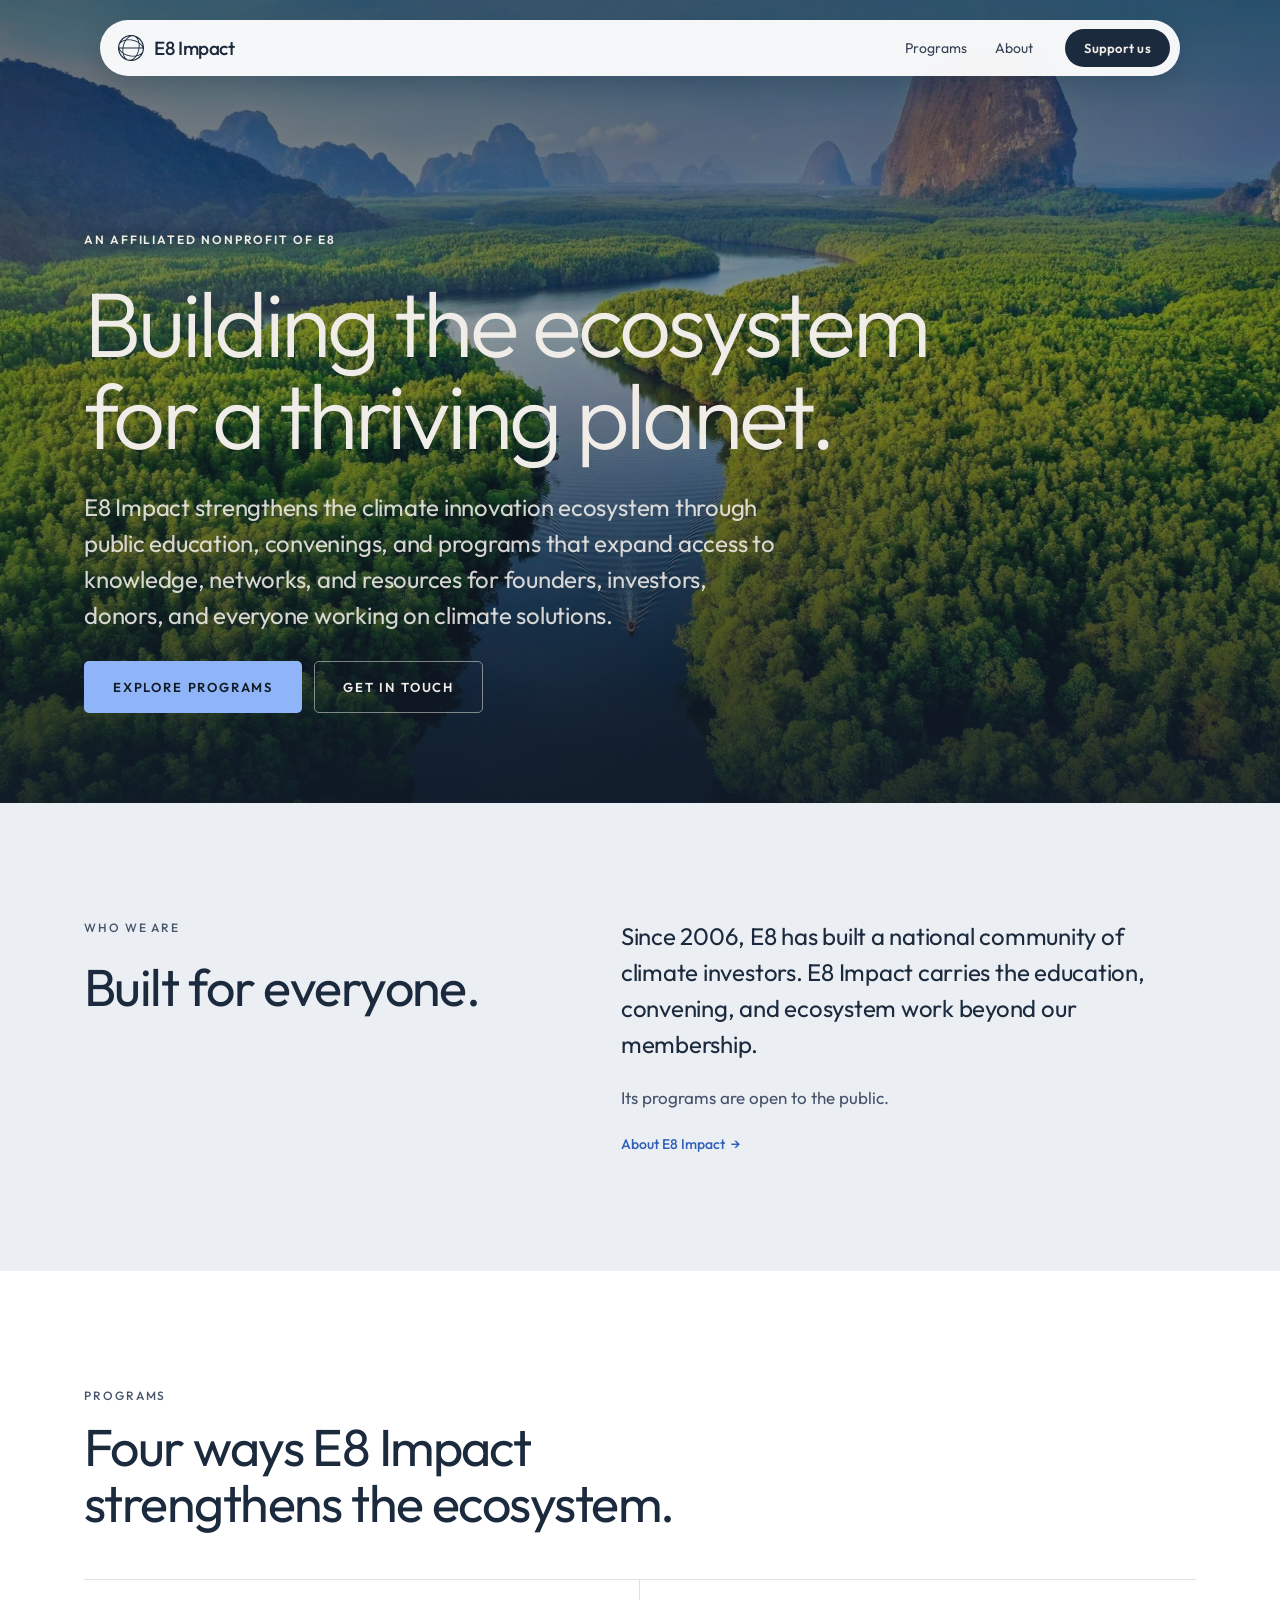
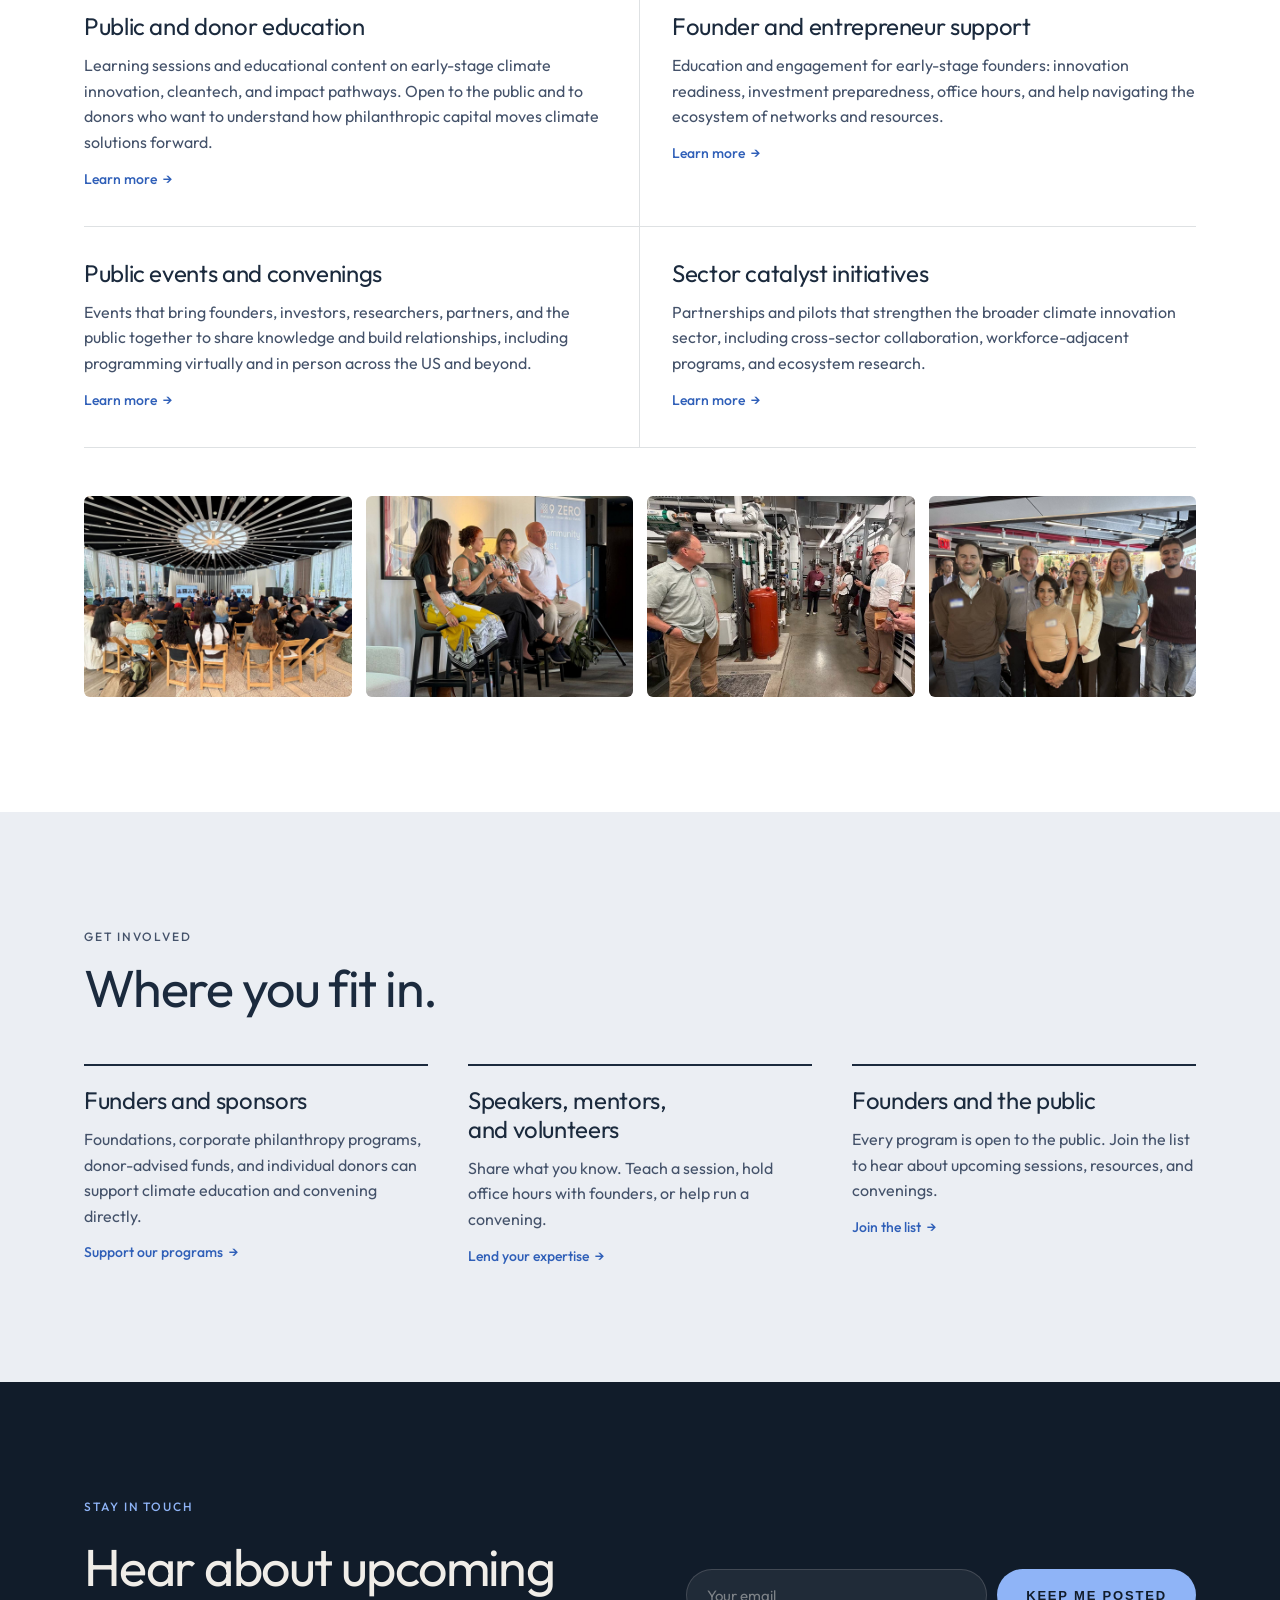
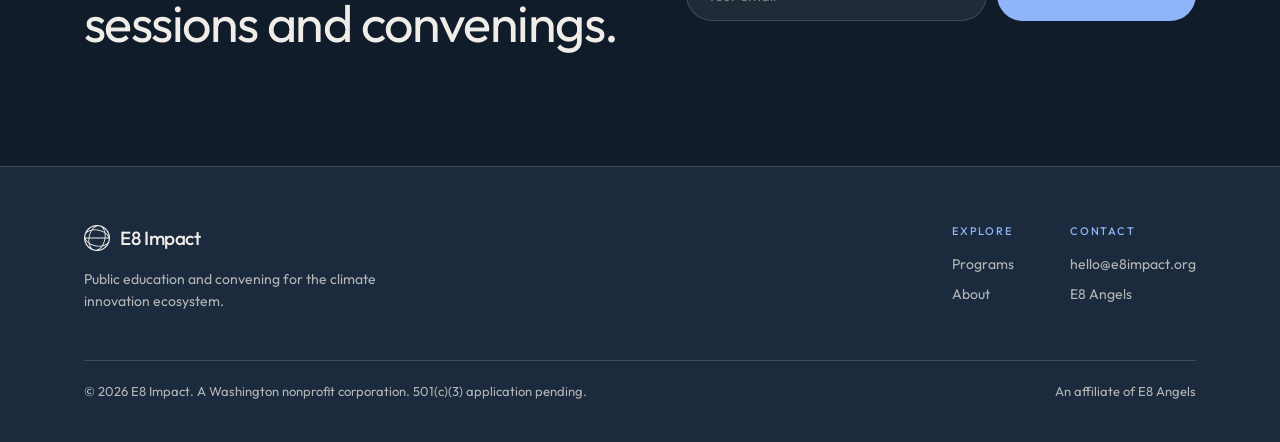
==== index.html @ 1cbac481 "Add files via upload Initial Impact Webpage" ====
<!doctype html><html lang="en"><head><meta charset="utf-8"><meta name="viewport" content="width=device-width, initial-scale=1, viewport-fit=cover"><link rel="icon" href="assets/e8-mark-navy.svg"><title>E8 Impact</title><meta name="description" content="E8 Impact is an affiliated nonprofit of E8 Angels running public education and convening programs for the climate innovation ecosystem."><link rel="preconnect" href="https://fonts.googleapis.com"><link rel="preconnect" href="https://fonts.gstatic.com" crossorigin><link rel="stylesheet" href="https://fonts.googleapis.com/css2?family=Outfit:wght@300;400;500;600&display=swap"><link rel="stylesheet" href="styles.css"></head><body><div class="nav-shell"><nav class="nav" id="nav" aria-label="Main">
  <a class="brand" href="/" aria-label="E8 Impact home"><img src="assets/e8-mark-navy.svg" alt="" width="26" height="26"><span>E8 Impact</span></a>
  <ul class="nav-links"><li><a href="programs.html">Programs</a></li><li><a href="about.html">About</a></li></ul>
  <a class="btn btn--navy nav-cta" href="#support" data-support>Support us</a>
  <button class="menu-btn" id="menu-btn" aria-expanded="false" aria-controls="nav" aria-label="Open menu">
    <svg width="22" height="22" viewBox="0 0 22 22" fill="none" aria-hidden="true"><path d="M3 7h16M3 15h16" stroke="currentColor" stroke-width="1.6" stroke-linecap="round"/></svg>
  </button>
</nav></div><main><section class="hero">
  <img class="hero__img" src="assets/hero-river.jpg" alt="A river winding through dense green forest toward distant mountains." width="1800" height="1200">
  <div class="wrap hero__inner">
    <p class="eyebrow">An affiliated nonprofit of E8</p>
    <h1 class="h-display">Building the ecosystem for a thriving planet.</h1>
    <p class="lede">E8 Impact strengthens the climate innovation ecosystem through public education, convenings, and programs that expand access to knowledge, networks, and resources for founders, investors, donors, and everyone working on climate solutions.</p>
    <div class="btns"><a class="btn btn--accent" href="programs.html">Explore programs</a><a class="btn btn--ghost" href="about.html#contact">Get in touch</a></div>
  </div>
</section>
<section class="band band--mist">
  <div class="wrap split">
    <div class="stack"><p class="eyebrow">Who we are</p><h2 class="h-section">Built for everyone.</h2></div>
    <div class="stack">
      <p class="lede" style="max-width:none">Since 2006, E8 has built a national community of climate investors. E8 Impact carries the education, convening, and ecosystem work beyond our membership.</p>
      <p class="body">Its programs are open to the public.</p>
      <a class="textlink" href="about.html">About E8 Impact <span aria-hidden="true">&rarr;</span></a>
    </div>
  </div>
</section>

<section class="band">
  <div class="wrap">
    <p class="eyebrow">Programs</p>
    <h2 class="h-section" style="margin-top:14px;max-width:18ch">Four ways E8 Impact strengthens the ecosystem.</h2>
    <div class="programs"><article class="program"><h3 class="h-card">Public and donor education</h3><p class="body">Learning sessions and educational content on early-stage climate innovation, cleantech, and impact pathways. Open to the public and to donors who want to understand how philanthropic capital moves climate solutions forward.</p><a class="textlink" href="programs.html#p1">Learn more <span aria-hidden="true">&rarr;</span></a></article><article class="program"><h3 class="h-card">Founder and entrepreneur support</h3><p class="body">Education and engagement for early-stage founders: innovation readiness, investment preparedness, office hours, and help navigating the ecosystem of networks and resources.</p><a class="textlink" href="programs.html#p2">Learn more <span aria-hidden="true">&rarr;</span></a></article><article class="program"><h3 class="h-card">Public events and convenings</h3><p class="body">Events that bring founders, investors, researchers, partners, and the public together to share knowledge and build relationships, including programming virtually and in person across the US and beyond.</p><a class="textlink" href="programs.html#p3">Learn more <span aria-hidden="true">&rarr;</span></a></article><article class="program"><h3 class="h-card">Sector catalyst initiatives</h3><p class="body">Partnerships and pilots that strengthen the broader climate innovation sector, including cross-sector collaboration, workforce-adjacent programs, and ecosystem research.</p><a class="textlink" href="programs.html#p4">Learn more <span aria-hidden="true">&rarr;</span></a></article></div>
    <div class="photo-wrap"><div class="photo-grid"><img class="photo" src="assets/program-3.jpg" alt="An audience in a round, glass-walled hall listening to a panel discussion." width="1200" height="900"><img class="photo" src="assets/program-2.jpg" alt="Four panelists speaking on stage at a community event." width="1200" height="900"><img class="photo" src="assets/program-4.jpg" alt="A group touring the mechanical room of an energy-efficient building." width="1200" height="900"><img class="photo" src="assets/program-1.jpg" alt="Founders and attendees posing together at a Climate Week event." width="1200" height="900"></div></div>
  </div>
</section>

<section class="band band--mist">
  <div class="wrap">
    <p class="eyebrow">Get involved</p>
    <h2 class="h-section" style="margin-top:14px">Where you fit in.</h2>
    <div class="paths">
      <div class="path"><h3 class="h-card">Funders and sponsors</h3><p class="body">Foundations, corporate philanthropy programs, donor-advised funds, and individual donors can support climate education and convening directly.</p><a class="textlink" href="#support" data-support>Support our programs <span aria-hidden="true">&rarr;</span></a></div>
      <div class="path"><h3 class="h-card">Speakers, mentors, and volunteers</h3><p class="body">Share what you know. Teach a session, hold office hours with founders, or help run a convening.</p><a class="textlink" href="about.html#contact">Lend your expertise <span aria-hidden="true">&rarr;</span></a></div>
      <div class="path"><h3 class="h-card">Founders and the public</h3><p class="body">Every program is open to the public. Join the list to hear about upcoming sessions, resources, and convenings.</p><a class="textlink" href="#stay-in-touch">Join the list <span aria-hidden="true">&rarr;</span></a></div>
    </div>
  </div>
</section></main><section class="band band--deep" id="stay-in-touch">
  <div class="wrap signup">
    <div class="stack">
      <p class="eyebrow">Stay in touch</p>
      <h2 class="h-section">Hear about upcoming sessions and convenings.</h2>
    </div>
    <div>
      <iframe name="mlResponse" title="Signup response" hidden></iframe>
      <form id="signup-form" action="https://assets.mailerlite.com/jsonp/2604218/forms/197170648941856599/subscribe" method="post" target="mlResponse">
        <label class="hp" for="email">Email address</label>
        <input id="email" name="fields[email]" type="email" placeholder="Your email" autocomplete="email" required>
        <input type="hidden" name="ml-submit" value="1"><input type="hidden" name="anticsrf" value="true">
        <button class="btn btn--accent" type="submit">Keep me posted</button>
      </form>
      <p class="form-msg" id="form-msg" role="status"></p>
    </div>
  </div>
</section><footer class="footer"><div class="wrap">
  <div class="footer__top">
    <div class="stack" style="gap:14px">
      <a class="brand" href="/"><img src="assets/e8-mark.svg" alt="" width="26" height="26"><span>E8 Impact</span></a>
      <p style="max-width:34ch">Public education and convening for the climate innovation ecosystem.</p>
    </div>
    <div class="footer__cols">
      <div><h4>Explore</h4><ul><li><a href="programs.html">Programs</a></li><li><a href="about.html">About</a></li></ul></div>
      <div><h4>Contact</h4><ul><li><span class="email">hello@e8impact.org</span></li><li><a href="https://www.e8angels.com" target="_blank" rel="noopener">E8 Angels</a></li></ul></div>
    </div>
  </div>
  <div class="footer__legal"><span>&copy; 2026 E8 Impact. A Washington nonprofit corporation. 501(c)(3) application pending.</span><span>An affiliate of E8 Angels</span></div>
</div></footer><dialog class="modal" id="support" aria-labelledby="support-title">
  <form id="support-form" class="modal__body" novalidate>
    <button type="button" class="modal__close" data-close aria-label="Close">&times;</button>
    <h2 class="h-card" id="support-title" style="font-size:28px">Support E8 Impact</h2>
    <p class="body">Interested in supporting our programs? Let us know and we'll follow up with details.</p>
    <div class="fields">
      <label class="field"><span>Name</span><input id="s-name" name="name" autocomplete="name" required></label>
      <label class="field"><span>Email</span><input id="s-email" name="email" type="email" autocomplete="email" required></label>
      <label class="field"><span>Organization <em>(optional)</em></span><input id="s-org" name="organization" autocomplete="organization"></label>
    </div>
    <fieldset class="checks"><legend>How would you like to support? <em>(check any)</em></legend><label class="check"><input type="checkbox" name="support" value="One-time gift"><span>One-time gift</span></label><label class="check"><input type="checkbox" name="support" value="Recurring gift"><span>Recurring gift</span></label><label class="check"><input type="checkbox" name="support" value="Stock or securities transfer"><span>Stock or securities transfer</span></label><label class="check"><input type="checkbox" name="support" value="Donor-advised fund (DAF) grant"><span>Donor-advised fund (DAF) grant</span></label><label class="check"><input type="checkbox" name="support" value="Employer matching gift"><span>Employer matching gift</span></label><label class="check"><input type="checkbox" name="support" value="Program or event sponsorship"><span>Program or event sponsorship</span></label><label class="check"><input type="checkbox" name="support" value="Foundation grant"><span>Foundation grant</span></label><label class="check"><input type="checkbox" name="support" value="Volunteer, speak, or mentor"><span>Volunteer, speak, or mentor</span></label><label class="check"><input type="checkbox" name="support" value="Other"><span>Other</span></label></fieldset>
    <label class="field"><span>Anything else we should know? <em>(optional)</em></span><textarea id="s-msg" name="message" rows="2"></textarea></label>
    <label class="check"><input type="checkbox" id="s-updates" name="updates"><span>Also send me E8 Impact updates</span></label>
    <input type="text" name="_honey" class="hp" tabindex="-1" autocomplete="off" aria-hidden="true">
    <p class="fine">E8 Impact is a Washington nonprofit corporation. Our application for 501(c)(3) status is pending with the IRS, so contributions are not yet confirmed as tax-deductible. We'll share current giving options when we follow up.</p>
    <button class="btn btn--navy" type="submit" id="s-submit">Send</button>
    <p class="form-msg modal__msg" id="s-status" role="status"></p>
  </form>
</dialog><script>
(() => {
  const nav = document.getElementById('nav'), btn = document.getElementById('menu-btn');
  btn.addEventListener('click', () => { const o = nav.classList.toggle('open'); btn.setAttribute('aria-expanded', o); });
  const form = document.getElementById('signup-form'), msg = document.getElementById('form-msg');
  form.addEventListener('submit', (e) => { if (!form.checkValidity()) return; msg.textContent = 'Thanks, you are on the list.'; setTimeout(() => form.reset(), 300); });

  const dlg = document.getElementById('support'), sf = document.getElementById('support-form'), st = document.getElementById('s-status');
  document.querySelectorAll('[data-support]').forEach(a => a.addEventListener('click', e => {
    e.preventDefault(); nav.classList.remove('open'); dlg.showModal(); document.getElementById('s-name').focus();
  }));
  dlg.querySelector('[data-close]').addEventListener('click', () => dlg.close());
  dlg.addEventListener('click', e => { if (e.target === dlg) dlg.close(); });
  sf.addEventListener('submit', async (e) => {
    e.preventDefault();
    if (!sf.checkValidity()) { st.textContent = 'Please add your name and a valid email.'; sf.reportValidity(); return; }
    const ways = [...sf.querySelectorAll('input[name=support]:checked')].map(c => c.value);
    const data = {
      _subject: 'New E8 Impact support inquiry', _template: 'table', _captcha: 'false', _honey: sf._honey.value,
      Name: sf.name.value.trim(), Email: sf.email.value.trim(), Organization: sf.organization.value.trim() || '(none)',
      'How they would like to support': ways.length ? ways.join(', ') : '(none selected)',
      Message: sf.message.value.trim() || '(none)', 'Wants E8 Impact updates': sf.updates.checked ? 'Yes' : 'No', _replyto: sf.email.value.trim()
    };
    const b = document.getElementById('s-submit'); b.disabled = true; st.textContent = 'Sending...';try { const r = await fetch('https://formsubmit.co/ajax/hello@e8impact.org', { method: 'POST', headers: { 'Content-Type': 'application/json', Accept: 'application/json' }, body: JSON.stringify(data) }); if (!r.ok) throw new Error(); sf.reset(); st.textContent = 'Thank you. We will be in touch soon.'; } catch (err) { st.textContent = 'Something went wrong. Please email hello@e8impact.org instead.'; } finally { b.disabled = false; }
  });
})();
</script></body></html>
---- styles.css ----
/* Layout: E8 Angels' sister system. Floating pill nav over a full-bleed forest hero,
   then alternating mist / cream / navy bands with wide left-aligned type.
   Color: E8 Impact navy + cornflower (from the "How E8 Fits Together" slide). Single look. */
:root {
  --deep: #111C2A;      /* hero ground, signup band */
  --navy: #1B2A3D;      /* ink, dark bands (E8 Impact navy) */
  --slate: #44526A;     /* body text on light */
  --cornflower: #8FB4F7;/* accent on dark: buttons, eyebrows (lightened from slide #6495ED) */
  --blue: #2F5FB8;      /* accent on light: links (cornflower, darkened for legibility) */
  --bone: #F0EDE8;      /* text on dark */
  --cream: #F2EBDD;     /* warm band */
  --mist: #EBEEF3;      /* cool band */
  --white: #FFFFFF;
  --line-dark: rgba(240, 237, 232, 0.16);
  --line-light: rgba(27, 42, 61, 0.14);
  --font: "Outfit", "Helvetica Neue", Arial, sans-serif;
  --gutter: clamp(20px, 5vw, 80px);
  --maxw: 1240px;
  color-scheme: light;
}

* { box-sizing: border-box; }
html { scroll-behavior: smooth; }
body {
  margin: 0;
  background: var(--white);
  color: var(--navy);
  font-family: var(--font);
  font-size: 17px;
  line-height: 1.6;
  -webkit-font-smoothing: antialiased;
}
img { max-width: 100%; display: block; }
a { color: inherit; }
h1, h2, h3 { font-weight: 400; margin: 0; text-wrap: balance; }
p { margin: 0; }
:focus-visible { outline: 2px solid var(--cornflower); outline-offset: 3px; border-radius: 4px; }

.wrap { max-width: var(--maxw); margin: 0 auto; padding-inline: var(--gutter); }
.band { padding-block: clamp(64px, 9vw, 120px); }
.band--mist { background: var(--mist); }
.band--cream { background: var(--cream); }
.band--navy { background: var(--navy); color: var(--bone); }
.band--deep { background: var(--deep); color: var(--bone); }

.eyebrow {
  font-size: 12px;
  font-weight: 500;
  letter-spacing: 0.16em;
  text-transform: uppercase;
  color: var(--slate);
}
.band--navy .eyebrow, .band--deep .eyebrow, .hero .eyebrow { color: var(--cornflower); }

.h-display { font-size: clamp(44px, 7.2vw, 92px); line-height: 1; letter-spacing: -0.04em; font-weight: 300; }
.h-section { font-size: clamp(32px, 4.2vw, 52px); line-height: 1.08; letter-spacing: -0.03em; }
.h-card { font-size: 24px; line-height: 1.2; letter-spacing: -0.015em; }
.lede { font-size: clamp(19px, 2vw, 24px); line-height: 1.5; letter-spacing: -0.01em; max-width: 38ch; }
.body { color: var(--slate); max-width: 62ch; }
.band--navy .body, .band--deep .body { color: rgba(240, 237, 232, 0.78); }

/* Buttons */
.btns { display: flex; flex-wrap: wrap; gap: 12px; }
.btn {
  display: inline-flex; align-items: center; justify-content: center;
  min-height: 52px; padding: 0 28px; border-radius: 5px;
  font-size: 13px; font-weight: 600; letter-spacing: 0.14em; text-transform: uppercase;
  text-decoration: none; border: 1px solid transparent; cursor: pointer;
  transition: background-color .2s, color .2s, border-color .2s;
}
.btn--accent { background: var(--cornflower); color: var(--deep); }
.btn--accent:hover { background: var(--bone); }
.btn--ghost { border-color: rgba(240, 237, 232, 0.5); color: var(--bone); }
.btn--ghost:hover { border-color: var(--bone); background: rgba(240, 237, 232, 0.08); }
.btn--navy { background: var(--navy); color: var(--bone); }
.btn--navy:hover { background: var(--blue); }

.textlink { font-size: 14px; font-weight: 500; color: var(--blue); text-decoration: none; display: inline-flex; gap: 6px; }
.textlink:hover { text-decoration: underline; text-underline-offset: 4px; }
.band--navy .textlink, .band--deep .textlink { color: var(--cornflower); }

/* Nav */
.nav-shell { position: absolute; top: calc(env(safe-area-inset-top, 0px) + 20px); left: 0; right: 0; z-index: 10; padding-inline: 16px; }
.nav {
  max-width: 1080px; margin: 0 auto;
  display: flex; align-items: center; justify-content: space-between; gap: 16px;
  padding: 9px 10px 9px 18px; border-radius: 999px;
  background: rgba(255, 255, 255, 0.95); backdrop-filter: blur(14px); -webkit-backdrop-filter: blur(14px);
  color: var(--navy); box-shadow: 0 6px 24px rgba(17, 28, 42, 0.18);
}
.brand { display: flex; align-items: center; gap: 10px; text-decoration: none; color: inherit; white-space: nowrap; }
.nav .brand { color: var(--navy); }
.footer .brand { color: var(--bone); }
.brand img { height: 26px; width: auto; }
.brand span { font-size: 19px; letter-spacing: -0.02em; font-weight: 500; }
.nav-links { display: flex; align-items: center; gap: 28px; list-style: none; margin: 0; padding: 0; font-size: 14px; }
.nav-links a { text-decoration: none; opacity: 0.88; }
.nav-links a:hover, .nav-links a[aria-current="page"] { opacity: 1; text-decoration: underline; text-underline-offset: 6px; text-decoration-color: var(--blue); }
.nav-cta { min-height: 38px; padding: 0 18px; border-radius: 999px; font-size: 13px; letter-spacing: 0.02em; text-transform: none; }
.menu-btn { display: none; background: none; border: 0; color: var(--navy); padding: 8px; cursor: pointer; }
@media (max-width: 860px) {
  .nav-links, .nav .nav-cta { display: none; }
  .menu-btn { display: block; }
  .nav.open { flex-wrap: wrap; border-radius: 22px; }
  .nav.open .nav-links { display: flex; flex-direction: column; align-items: flex-start; gap: 14px; width: 100%; padding: 12px 8px 10px; font-size: 17px; }
}

/* Hero */
.hero { position: relative; background: var(--deep); color: var(--bone); overflow: hidden; }
.hero__img { position: absolute; inset: 0; width: 100%; height: 100%; object-fit: cover; opacity: 0.72; }
.hero::after { content: ""; position: absolute; inset: 0; background: linear-gradient(180deg, rgba(17,28,42,.55) 0%, rgba(17,28,42,.2) 40%, rgba(17,28,42,.85) 100%); }
.hero__inner { position: relative; z-index: 1; padding-top: clamp(150px, 20vw, 230px); padding-bottom: clamp(56px, 7vw, 96px); display: grid; gap: 28px; }
.hero__inner .lede { color: rgba(240, 237, 232, 0.88); max-width: 44ch; }
.hero--short .hero__inner { padding-top: clamp(140px, 16vw, 190px); }
.hero--plain { background: var(--deep); }
.hero--plain::after { display: none; }

/* Grids */
.split { display: grid; grid-template-columns: 1fr 1.25fr; gap: clamp(32px, 6vw, 96px); align-items: start; }
.split > * { min-width: 0; }
.stack { display: grid; gap: 22px; }
@media (max-width: 860px) { .split { grid-template-columns: 1fr; } }

.programs { display: grid; grid-template-columns: repeat(2, 1fr); border-top: 1px solid var(--line-light); margin-top: 48px; }
.program { padding: 32px 32px 36px 0; border-bottom: 1px solid var(--line-light); display: grid; gap: 12px; align-content: start; }
.program:nth-child(odd) { border-right: 1px solid var(--line-light); }
.program:nth-child(even) { padding-left: 32px; padding-right: 0; }
.program .body { font-size: 16px; }
@media (max-width: 760px) {
  .programs { grid-template-columns: 1fr; }
  .program, .program:nth-child(odd), .program:nth-child(even) { padding: 28px 0; border-right: 0; }
}

.photo { aspect-ratio: 4 / 3; width: 100%; height: auto; max-width: 100%; object-fit: cover; border-radius: 6px; }

.statement { font-size: clamp(30px, 4.4vw, 58px); line-height: 1.12; letter-spacing: -0.03em; font-weight: 300; max-width: 22ch; }
.statement em { font-style: normal; color: var(--cornflower); }

.paths { display: grid; grid-template-columns: repeat(3, 1fr); gap: 40px; margin-top: 48px; }
.paths > * { min-width: 0; }
.path { display: grid; gap: 12px; align-content: start; padding-top: 20px; border-top: 2px solid var(--navy); }
.path .body { font-size: 16px; }
.paths--4 { grid-template-columns: repeat(4, 1fr); }
@media (max-width: 1000px) { .paths--4 { grid-template-columns: repeat(2, 1fr); } }
@media (max-width: 860px) { .paths { grid-template-columns: 1fr; gap: 28px; } }

/* Program detail rows */
.detail { display: grid; grid-template-columns: minmax(0, 5fr) minmax(0, 7fr); gap: clamp(28px, 5vw, 80px); padding-block: clamp(48px, 6vw, 80px); border-top: 1px solid var(--line-light); }
.detail:first-child { border-top: 0; padding-top: 0; }
.detail ul { margin: 8px 0 0; padding: 0; list-style: none; display: grid; gap: 10px; }
.detail li { padding-left: 22px; position: relative; color: var(--slate); }
.detail li::before { content: ""; position: absolute; left: 0; top: 0.72em; width: 10px; height: 1px; background: var(--blue); }
.tag { font-size: 12px; letter-spacing: 0.12em; text-transform: uppercase; color: var(--blue); font-weight: 600; }
@media (max-width: 860px) { .detail { grid-template-columns: 1fr; } }

/* FAQ */
.faq { border-top: 1px solid var(--line-light); }
.faq details { border-bottom: 1px solid var(--line-light); padding-block: 22px; }
.faq summary { cursor: pointer; list-style: none; display: flex; justify-content: space-between; gap: 16px; font-size: 20px; letter-spacing: -0.01em; }
.faq summary::-webkit-details-marker { display: none; }
.faq summary::after { content: "+"; color: var(--blue); font-size: 24px; line-height: 1; }
.faq details[open] summary::after { content: "\2212"; }
.faq details p { margin-top: 12px; color: var(--slate); max-width: 62ch; }

/* Signup */
.signup { display: grid; grid-template-columns: 1.1fr 1fr; gap: 40px; align-items: end; }
.signup > * { min-width: 0; }
.signup form { display: flex; gap: 10px; flex-wrap: wrap; }
.signup input[type="email"] {
  flex: 1 1 240px; min-width: 0; height: 52px; padding: 0 20px; border-radius: 999px;
  border: 1px solid var(--line-dark); background: rgba(240,237,232,.07); color: var(--bone);
  font: inherit; font-size: 15px;
}
.signup input::placeholder { color: rgba(240,237,232,.45); }
.signup .btn { border-radius: 999px; }
.form-msg { font-size: 14px; color: var(--cornflower); min-height: 1.4em; margin-top: 10px; }
.hp { position: absolute; left: -9999px; width: 1px; height: 1px; opacity: 0; }
@media (max-width: 860px) { .signup { grid-template-columns: 1fr; } }

/* Footer */
.footer { background: var(--navy); color: rgba(240,237,232,.72); padding-block: 56px 40px; font-size: 14px; border-top: 1px solid var(--line-dark); }
.footer__top { display: flex; flex-wrap: wrap; justify-content: space-between; gap: 32px; }
.footer__cols { display: flex; flex-wrap: wrap; gap: 56px; }
.footer h4 { margin: 0 0 12px; font-size: 11px; letter-spacing: 0.16em; text-transform: uppercase; font-weight: 500; color: var(--cornflower); }
.footer ul { list-style: none; margin: 0; padding: 0; display: grid; gap: 8px; }
.footer a { text-decoration: none; }
.footer a:hover { color: var(--bone); }
.footer__legal { margin-top: 48px; padding-top: 20px; border-top: 1px solid var(--line-dark); display: flex; flex-wrap: wrap; justify-content: space-between; gap: 12px; font-size: 13px; }
.email { user-select: all; }

@media (prefers-reduced-motion: reduce) { html { scroll-behavior: auto; } * { transition: none !important; } }

/* Eyebrow over the forest photo: bone and heavier so it reads against busy trees */
.hero:not(.hero--plain) .eyebrow { color: var(--bone); font-weight: 600; text-shadow: 0 1px 12px rgba(17, 28, 42, 0.9); }

/* Photo strip from our programs */
.photo-wrap { margin-top: 48px; }
.photo-grid { display: grid; grid-template-columns: repeat(4, minmax(0, 1fr)); gap: 14px; }
@media (max-width: 860px) { .photo-grid { grid-template-columns: repeat(2, minmax(0, 1fr)); } }

/* Program detail photos keep their own framing */
.detail .photo { aspect-ratio: auto; max-width: 340px; }

/* Menu links sit on the right, next to the button */
.nav-links { margin-left: auto; margin-right: 16px; }

/* Support popup */
.modal { border: 0; border-radius: 10px; padding: 0; width: min(560px, calc(100vw - 32px)); max-height: calc(100vh - 32px); color: var(--navy); background: var(--white); }
.modal::backdrop { background: rgba(17, 28, 42, 0.6); }
.modal__body { position: relative; display: grid; gap: 14px; padding: 28px clamp(20px, 5vw, 36px); font-family: var(--font); }
.modal__close { position: absolute; top: 10px; right: 14px; background: none; border: 0; font-size: 30px; line-height: 1; color: var(--slate); cursor: pointer; padding: 6px; }
.fields { display: grid; gap: 12px; }
.field { display: grid; gap: 6px; font-size: 14px; font-weight: 500; }
.field em, .checks em { font-style: normal; font-weight: 400; color: var(--slate); }
.field input, .field textarea { font: inherit; font-size: 15px; font-weight: 400; padding: 10px 12px; border: 1px solid var(--line-light); border-radius: 6px; color: var(--navy); background: var(--white); }
.field input:focus, .field textarea:focus { outline: 2px solid var(--blue); outline-offset: 0; border-color: transparent; }
.checks { border: 0; padding: 0; margin: 0; display: grid; grid-template-columns: repeat(2, minmax(0, 1fr)); gap: 8px 16px; }
.checks legend { font-size: 14px; font-weight: 500; margin-bottom: 8px; padding: 0; }
.check { display: flex; gap: 8px; align-items: flex-start; font-size: 14px; color: var(--slate); cursor: pointer; }
.check input { margin-top: 3px; accent-color: var(--blue); }
.modal .btn { justify-self: start; }
.modal__msg { color: var(--blue); margin-top: 0; }
.fine { font-size: 12px; line-height: 1.5; color: var(--slate); margin: 0; }
@media (max-width: 520px) { .checks { grid-template-columns: 1fr; } }
.nav.open .nav-cta { display: inline-flex; margin: 0 0 6px 8px; }
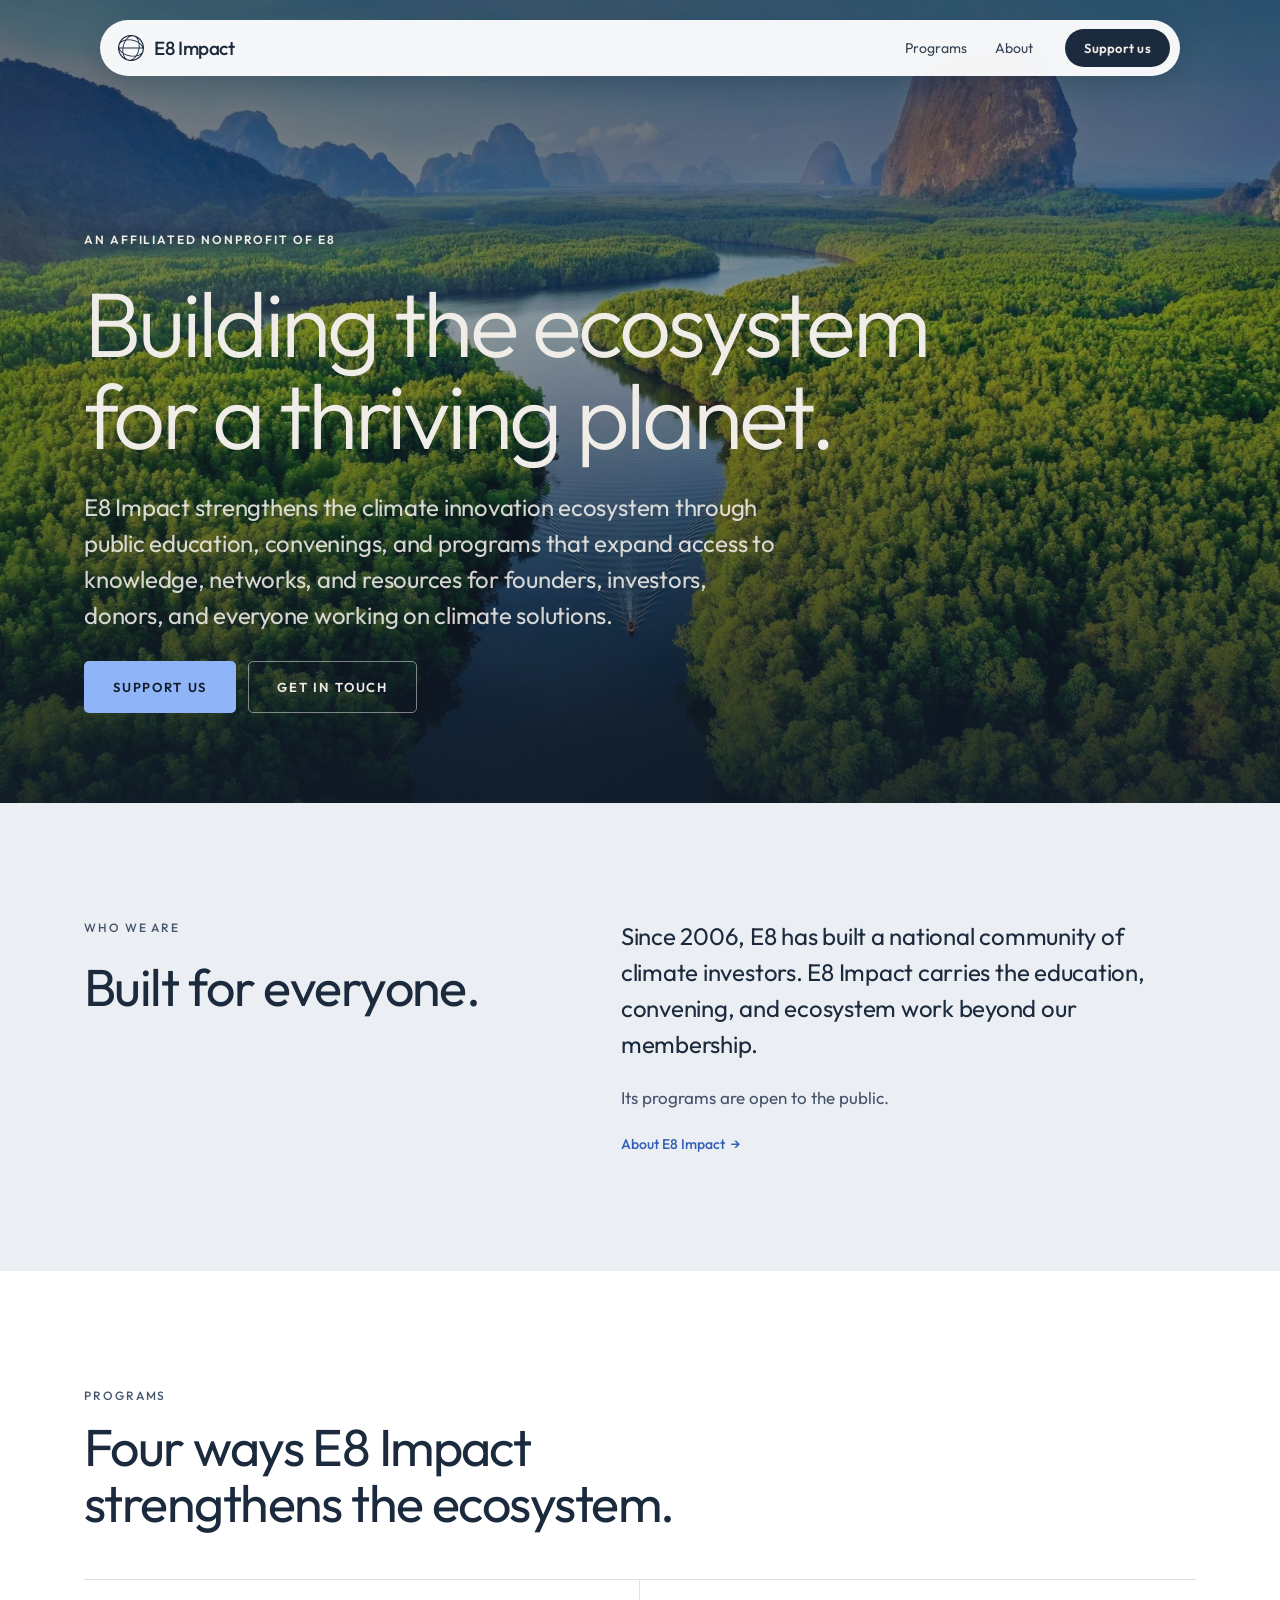
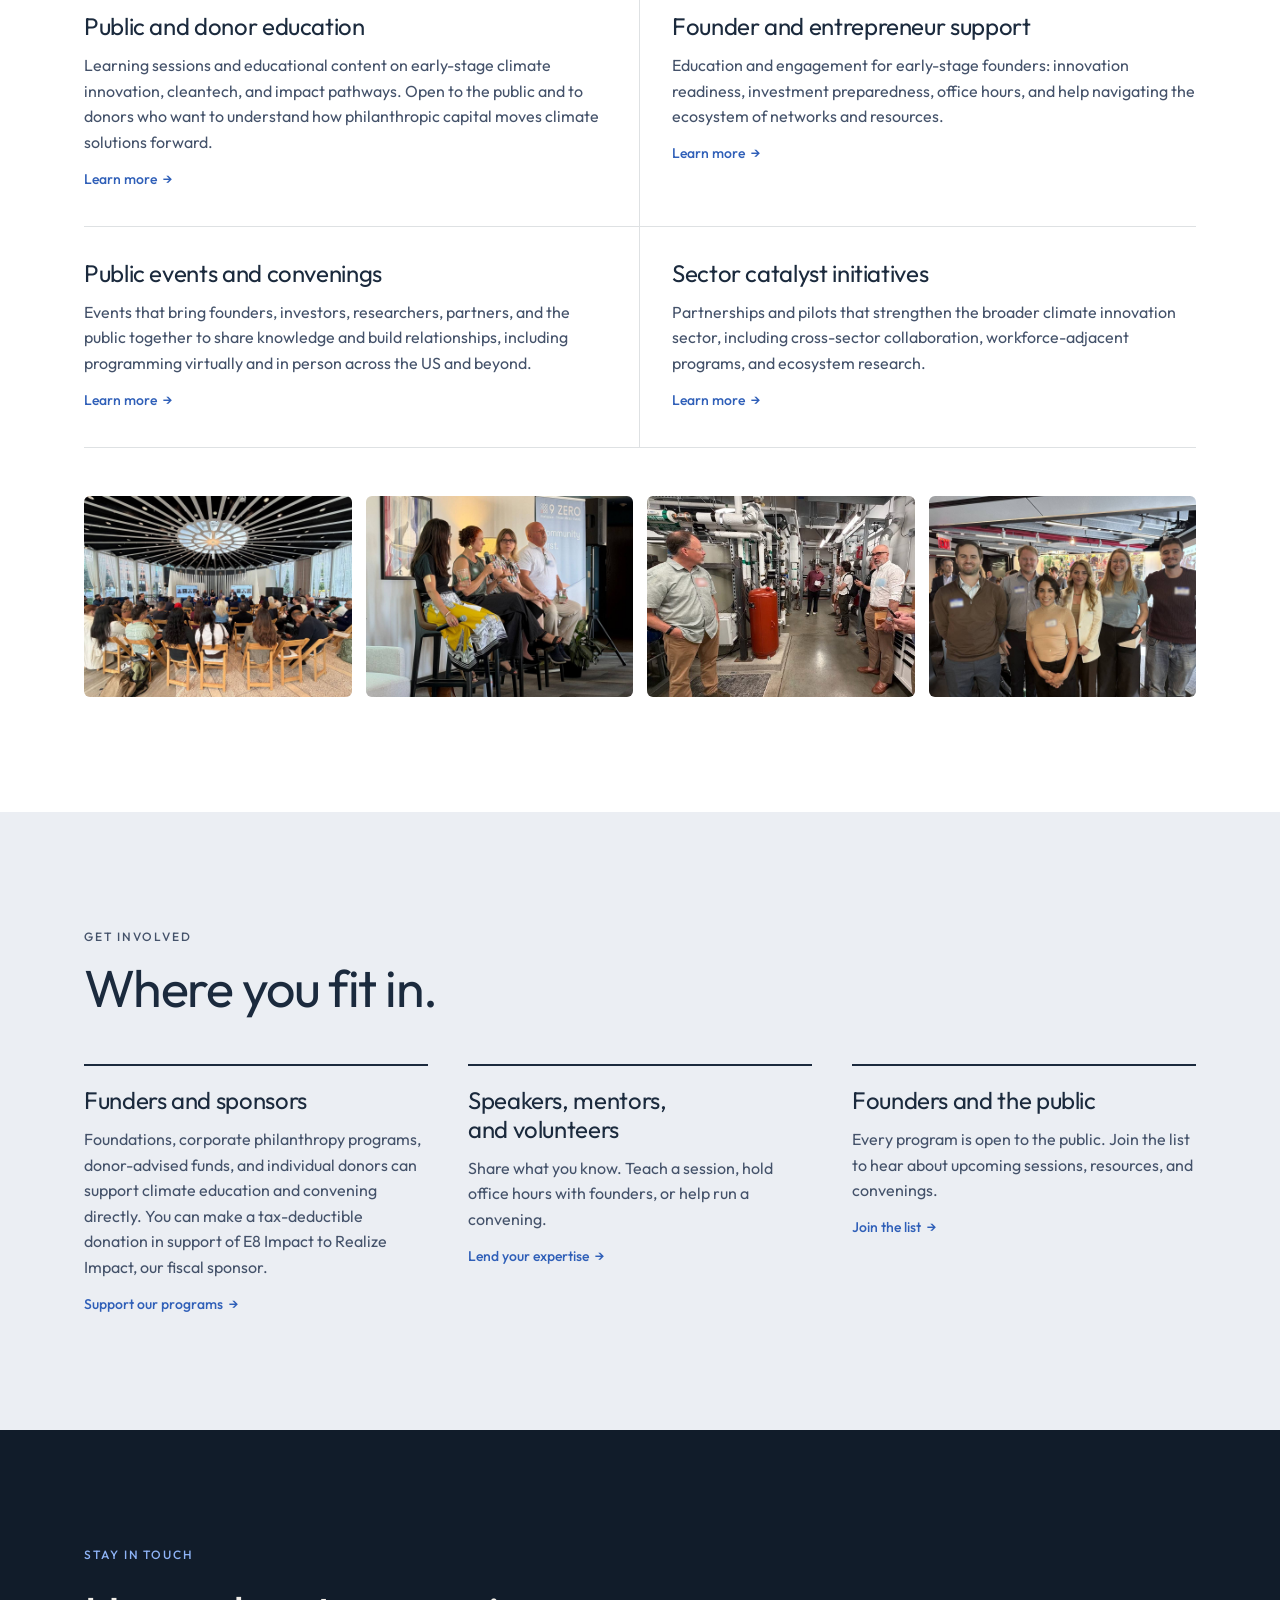
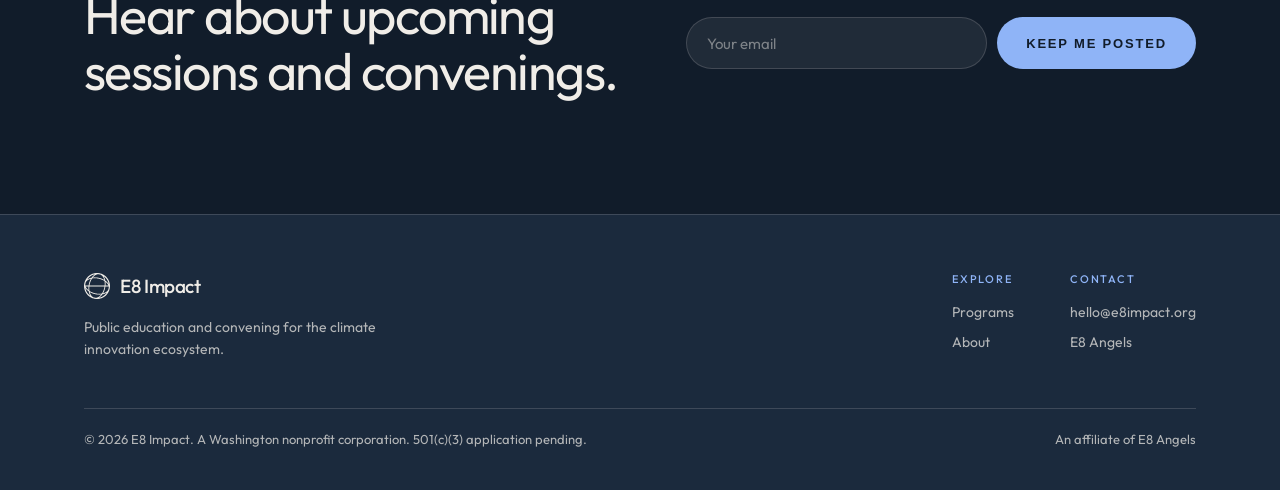
==== commit 82c65677: "Point Support us buttons to Zeffy donation form - Nav "Support us" button links to the Zeffy donatio" ====
--- a/index.html
+++ b/index.html
@@ -1,7 +1,7 @@
 <!doctype html><html lang="en"><head><meta charset="utf-8"><meta name="viewport" content="width=device-width, initial-scale=1, viewport-fit=cover"><link rel="icon" href="assets/e8-mark-navy.svg"><title>E8 Impact</title><meta name="description" content="E8 Impact is an affiliated nonprofit of E8 Angels running public education and convening programs for the climate innovation ecosystem."><link rel="preconnect" href="https://fonts.googleapis.com"><link rel="preconnect" href="https://fonts.gstatic.com" crossorigin><link rel="stylesheet" href="https://fonts.googleapis.com/css2?family=Outfit:wght@300;400;500;600&display=swap"><link rel="stylesheet" href="styles.css"></head><body><div class="nav-shell"><nav class="nav" id="nav" aria-label="Main">
   <a class="brand" href="/" aria-label="E8 Impact home"><img src="assets/e8-mark-navy.svg" alt="" width="26" height="26"><span>E8 Impact</span></a>
   <ul class="nav-links"><li><a href="programs.html">Programs</a></li><li><a href="about.html">About</a></li></ul>
-  <a class="btn btn--navy nav-cta" href="#support" data-support>Support us</a>
+  <a class="btn btn--navy nav-cta" href="https://www.zeffy.com/en-US/donation-form/donate-to-e8-impact">Support us</a>
   <button class="menu-btn" id="menu-btn" aria-expanded="false" aria-controls="nav" aria-label="Open menu">
     <svg width="22" height="22" viewBox="0 0 22 22" fill="none" aria-hidden="true"><path d="M3 7h16M3 15h16" stroke="currentColor" stroke-width="1.6" stroke-linecap="round"/></svg>
   </button>
@@ -11,7 +11,7 @@
     <p class="eyebrow">An affiliated nonprofit of E8</p>
     <h1 class="h-display">Building the ecosystem for a thriving planet.</h1>
     <p class="lede">E8 Impact strengthens the climate innovation ecosystem through public education, convenings, and programs that expand access to knowledge, networks, and resources for founders, investors, donors, and everyone working on climate solutions.</p>
-    <div class="btns"><a class="btn btn--accent" href="programs.html">Explore programs</a><a class="btn btn--ghost" href="about.html#contact">Get in touch</a></div>
+    <div class="btns"><a class="btn btn--accent" href="https://www.zeffy.com/en-US/donation-form/donate-to-e8-impact">Support us</a><a class="btn btn--ghost" href="about.html#contact">Get in touch</a></div>
   </div>
 </section>
 <section class="band band--mist">
@@ -39,7 +39,7 @@
     <p class="eyebrow">Get involved</p>
     <h2 class="h-section" style="margin-top:14px">Where you fit in.</h2>
     <div class="paths">
-      <div class="path"><h3 class="h-card">Funders and sponsors</h3><p class="body">Foundations, corporate philanthropy programs, donor-advised funds, and individual donors can support climate education and convening directly.</p><a class="textlink" href="#support" data-support>Support our programs <span aria-hidden="true">&rarr;</span></a></div>
+      <div class="path"><h3 class="h-card">Funders and sponsors</h3><p class="body">Foundations, corporate philanthropy programs, donor-advised funds, and individual donors can support climate education and convening directly. You can make a tax-deductible donation in support of E8 Impact to Realize Impact, our fiscal sponsor.</p><a class="textlink" href="#support" data-support>Support our programs <span aria-hidden="true">&rarr;</span></a></div>
       <div class="path"><h3 class="h-card">Speakers, mentors, and volunteers</h3><p class="body">Share what you know. Teach a session, hold office hours with founders, or help run a convening.</p><a class="textlink" href="about.html#contact">Lend your expertise <span aria-hidden="true">&rarr;</span></a></div>
       <div class="path"><h3 class="h-card">Founders and the public</h3><p class="body">Every program is open to the public. Join the list to hear about upcoming sessions, resources, and convenings.</p><a class="textlink" href="#stay-in-touch">Join the list <span aria-hidden="true">&rarr;</span></a></div>
     </div>
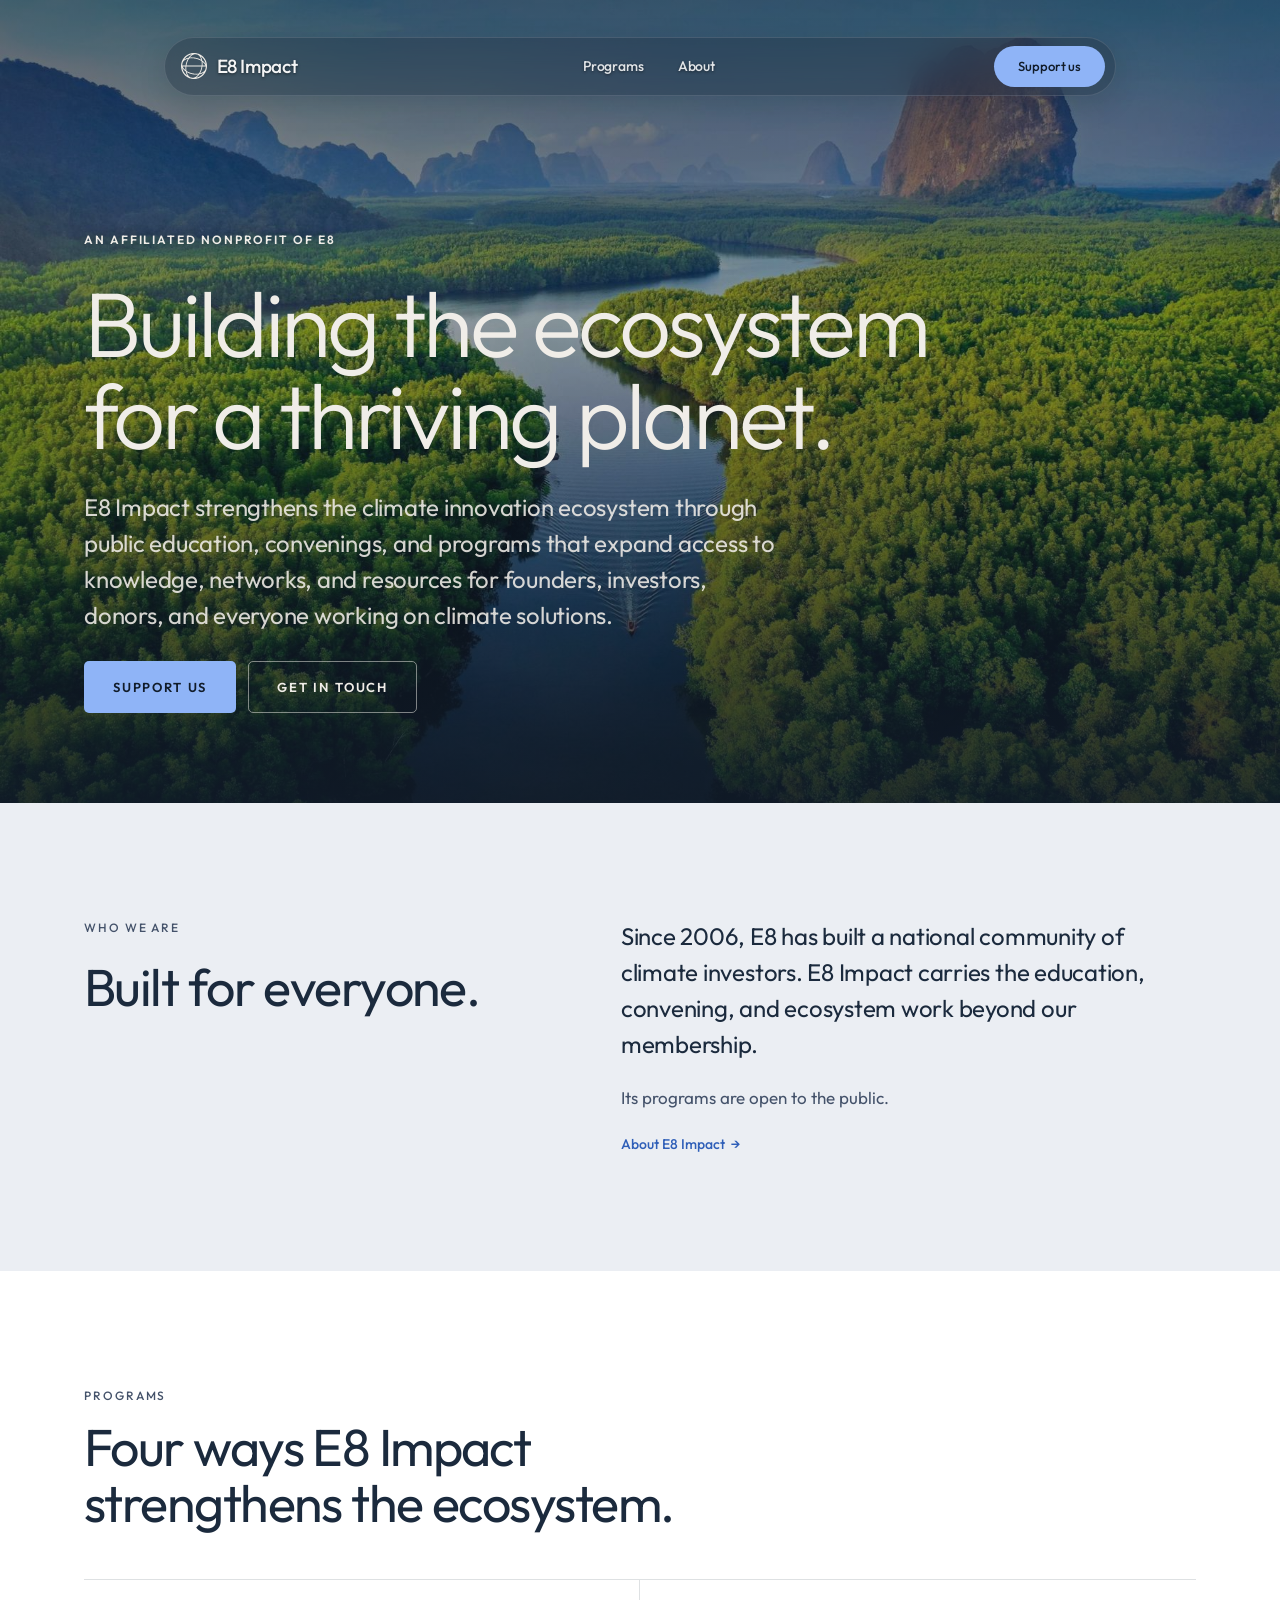
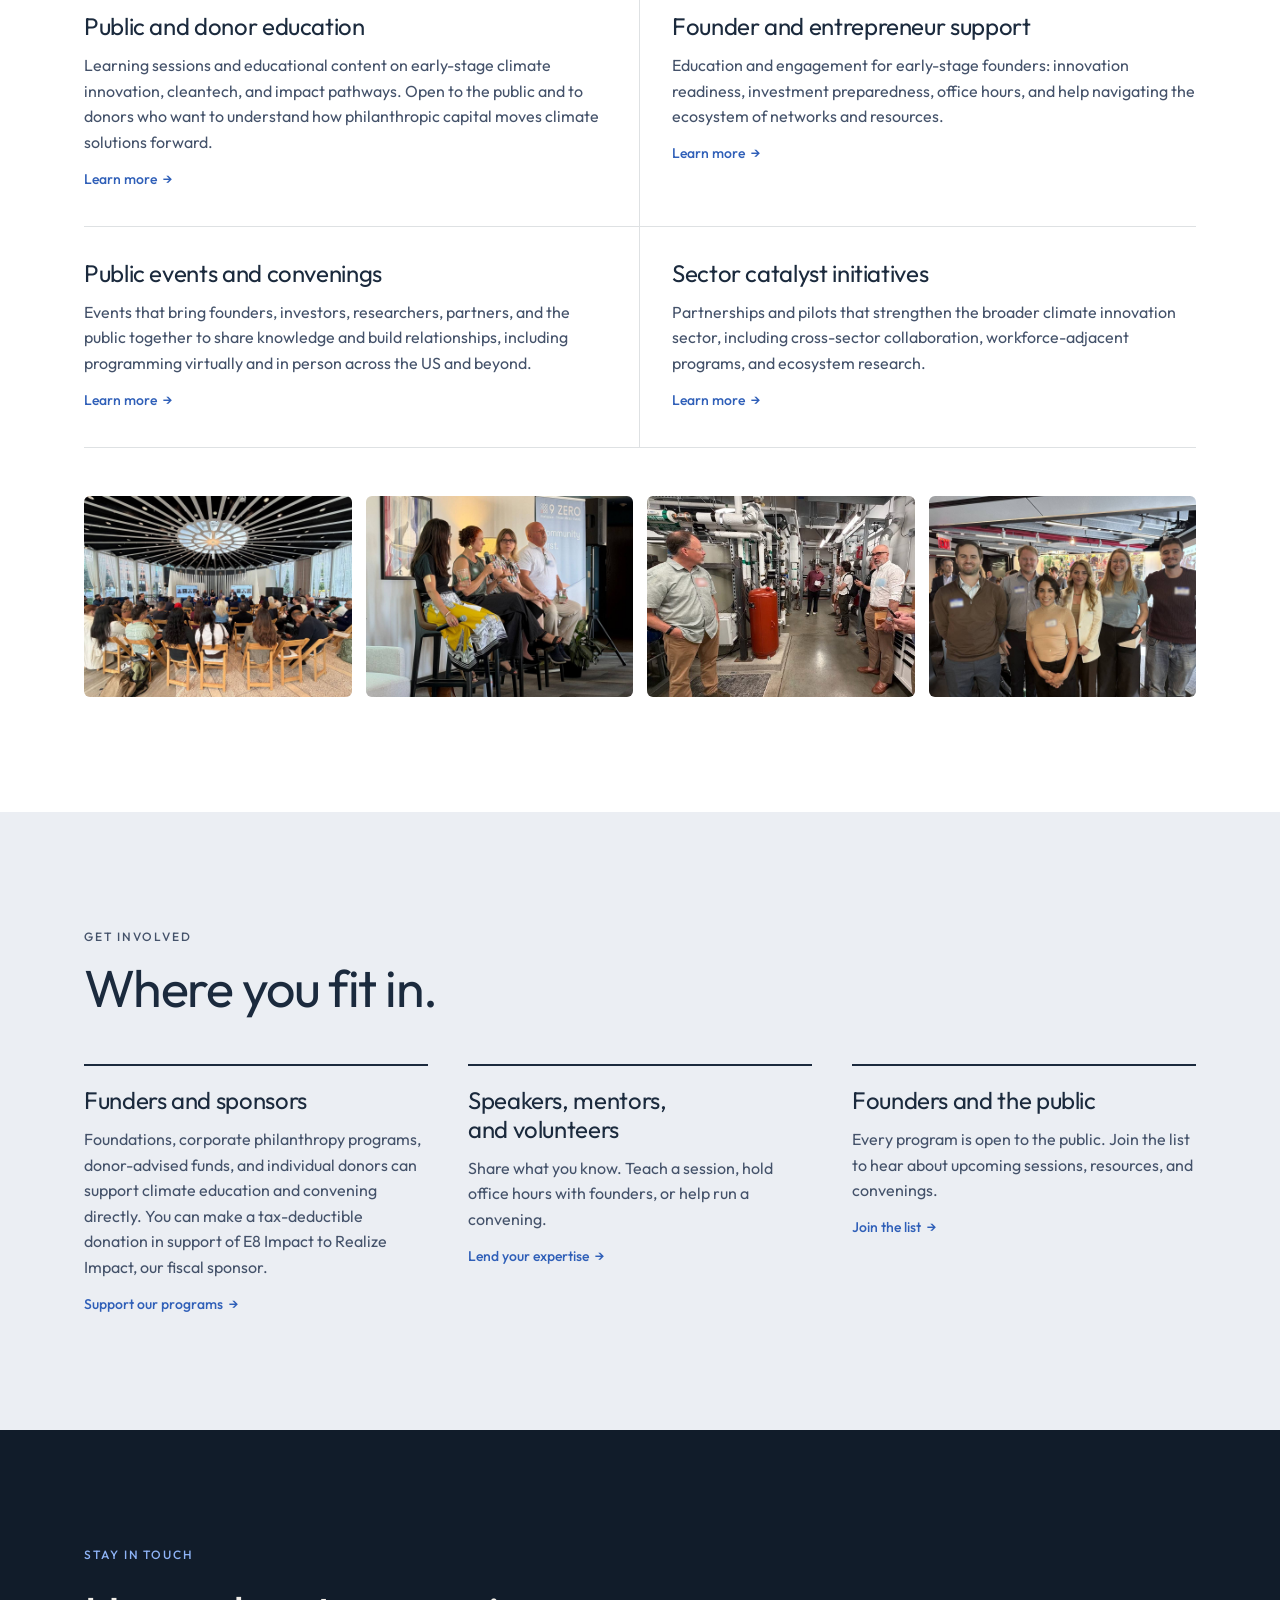
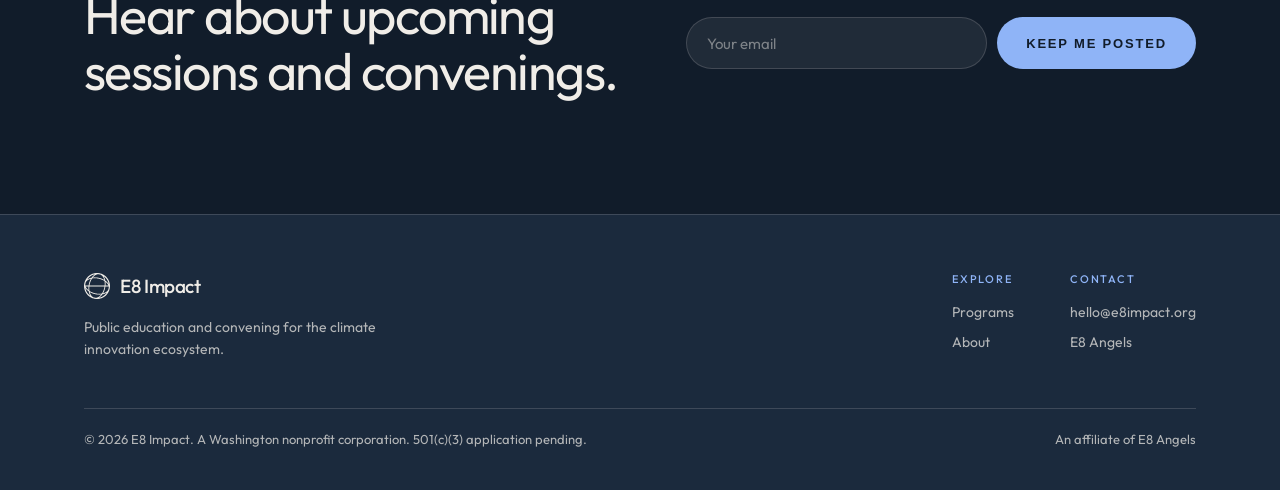
==== commit 203f47f4: "Fixed floating nav styled like the E8 Angels site - Nav stays at the top while scrolling - Frosted p" ====
--- a/index.html
+++ b/index.html
@@ -1,17 +1,28 @@
-<!doctype html><html lang="en"><head><meta charset="utf-8"><meta name="viewport" content="width=device-width, initial-scale=1, viewport-fit=cover"><link rel="icon" href="assets/e8-mark-navy.svg"><title>E8 Impact</title><meta name="description" content="E8 Impact is an affiliated nonprofit of E8 Angels running public education and convening programs for the climate innovation ecosystem."><link rel="preconnect" href="https://fonts.googleapis.com"><link rel="preconnect" href="https://fonts.gstatic.com" crossorigin><link rel="stylesheet" href="https://fonts.googleapis.com/css2?family=Outfit:wght@300;400;500;600&display=swap"><link rel="stylesheet" href="styles.css"></head><body><div class="nav-shell"><nav class="nav" id="nav" aria-label="Main">
-  <a class="brand" href="/" aria-label="E8 Impact home"><img src="assets/e8-mark-navy.svg" alt="" width="26" height="26"><span>E8 Impact</span></a>
+<!doctype html><html lang="en"><head><meta charset="utf-8"><meta name="viewport" content="width=device-width, initial-scale=1, viewport-fit=cover"><link rel="icon" href="assets/e8-mark-navy.svg"><title>E8 Impact</title><meta name="description" content="E8 Impact is an affiliated nonprofit of E8 Angels running public education and convening programs for the climate innovation ecosystem."><link rel="preconnect" href="https://fonts.googleapis.com"><link rel="preconnect" href="https://fonts.gstatic.com" crossorigin><link rel="stylesheet" href="https://fonts.googleapis.com/css2?family=Outfit:wght@300;400;500;600&display=swap"><link rel="stylesheet" href="styles.css"><script src="assets/nav.js" defer></script></head><body><div class="nav-shell"><nav class="nav" id="nav" aria-label="Main">
+  <a class="brand" href="/" aria-label="E8 Impact home"><img src="assets/e8-mark.svg" alt="" width="26" height="26"><span>E8 Impact</span></a>
   <ul class="nav-links"><li><a href="programs.html">Programs</a></li><li><a href="about.html">About</a></li></ul>
-  <a class="btn btn--navy nav-cta" href="https://www.zeffy.com/en-US/donation-form/donate-to-e8-impact">Support us</a>
-  <button class="menu-btn" id="menu-btn" aria-expanded="false" aria-controls="nav" aria-label="Open menu">
-    <svg width="22" height="22" viewBox="0 0 22 22" fill="none" aria-hidden="true"><path d="M3 7h16M3 15h16" stroke="currentColor" stroke-width="1.6" stroke-linecap="round"/></svg>
+  <a class="nav-cta" href="https://www.zeffy.com/en-US/donation-form/donate-to-e8-impact" target="_blank" rel="noopener">Support us</a>
+  <button class="menu-btn" id="menu-btn" type="button" aria-expanded="false" aria-controls="mobile-menu" aria-haspopup="dialog" aria-label="Open menu">
+    <svg width="20" height="20" viewBox="0 0 20 20" fill="none" aria-hidden="true"><path d="M3 6h14M3 10h14M3 14h14" stroke="currentColor" stroke-width="1.5" stroke-linecap="round"/></svg>
   </button>
-</nav></div><main><section class="hero">
+</nav></div>
+<div class="mobile-menu" id="mobile-menu" role="dialog" aria-modal="true" aria-label="Site navigation" hidden>
+  <div class="mobile-menu__top">
+    <a class="brand" href="/" aria-label="E8 Impact home"><img src="assets/e8-mark.svg" alt="" width="26" height="26"><span>E8 Impact</span></a>
+    <button class="mobile-menu__close" id="menu-close" type="button" aria-label="Close menu"><svg width="22" height="22" viewBox="0 0 20 20" fill="none" aria-hidden="true"><path d="M5 5l10 10M15 5L5 15" stroke="currentColor" stroke-width="1.6" stroke-linecap="round"/></svg></button>
+  </div>
+  <nav class="mobile-menu__links" aria-label="Mobile">
+    <a class="mobile-menu__item" style="--i:0" href="programs.html">Programs</a>
+    <a class="mobile-menu__item" style="--i:1" href="about.html">About</a>
+  </nav>
+  <a class="mobile-menu__cta mobile-menu__item" style="--i:2" href="https://www.zeffy.com/en-US/donation-form/donate-to-e8-impact" target="_blank" rel="noopener">Support us</a>
+</div><main><section class="hero">
   <img class="hero__img" src="assets/hero-river.jpg" alt="A river winding through dense green forest toward distant mountains." width="1800" height="1200">
   <div class="wrap hero__inner">
     <p class="eyebrow">An affiliated nonprofit of E8</p>
     <h1 class="h-display">Building the ecosystem for a thriving planet.</h1>
     <p class="lede">E8 Impact strengthens the climate innovation ecosystem through public education, convenings, and programs that expand access to knowledge, networks, and resources for founders, investors, donors, and everyone working on climate solutions.</p>
-    <div class="btns"><a class="btn btn--accent" href="https://www.zeffy.com/en-US/donation-form/donate-to-e8-impact">Support us</a><a class="btn btn--ghost" href="about.html#contact">Get in touch</a></div>
+    <div class="btns"><a class="btn btn--accent" href="https://www.zeffy.com/en-US/donation-form/donate-to-e8-impact" target="_blank" rel="noopener">Support us</a><a class="btn btn--ghost" href="about.html#contact">Get in touch</a></div>
   </div>
 </section>
 <section class="band band--mist">
@@ -93,14 +104,12 @@
   </form>
 </dialog><script>
 (() => {
-  const nav = document.getElementById('nav'), btn = document.getElementById('menu-btn');
-  btn.addEventListener('click', () => { const o = nav.classList.toggle('open'); btn.setAttribute('aria-expanded', o); });
-  const form = document.getElementById('signup-form'), msg = document.getElementById('form-msg');
+    const form = document.getElementById('signup-form'), msg = document.getElementById('form-msg');
   form.addEventListener('submit', (e) => { if (!form.checkValidity()) return; msg.textContent = 'Thanks, you are on the list.'; setTimeout(() => form.reset(), 300); });
 
   const dlg = document.getElementById('support'), sf = document.getElementById('support-form'), st = document.getElementById('s-status');
   document.querySelectorAll('[data-support]').forEach(a => a.addEventListener('click', e => {
-    e.preventDefault(); nav.classList.remove('open'); dlg.showModal(); document.getElementById('s-name').focus();
+    e.preventDefault(); dlg.showModal(); document.getElementById('s-name').focus();
   }));
   dlg.querySelector('[data-close]').addEventListener('click', () => dlg.close());
   dlg.addEventListener('click', e => { if (e.target === dlg) dlg.close(); });
--- a/styles.css
+++ b/styles.css
@@ -20,7 +20,7 @@
 }
 
 * { box-sizing: border-box; }
-html { scroll-behavior: smooth; }
+html { scroll-behavior: smooth; scroll-padding-top: 104px; }
 body {
   margin: 0;
   background: var(--white);
@@ -80,30 +80,70 @@
 .band--navy .textlink, .band--deep .textlink { color: var(--cornflower); }
 
 /* Nav */
-.nav-shell { position: absolute; top: calc(env(safe-area-inset-top, 0px) + 20px); left: 0; right: 0; z-index: 10; padding-inline: 16px; }
+/* Navigation: fixed floating pill, styled like the E8 Angels site.
+   Frosted glass over dark sections, solid navy over light ones (set by assets/nav.js). */
+.nav-shell { position: fixed; top: calc(env(safe-area-inset-top, 0px) + 16px); left: 50%; transform: translateX(-50%); width: min(952px, calc(100% - 32px)); z-index: 100; }
+@media (min-width: 1024px) { .nav-shell { top: 37px; } }
 .nav {
-  max-width: 1080px; margin: 0 auto;
-  display: flex; align-items: center; justify-content: space-between; gap: 16px;
-  padding: 9px 10px 9px 18px; border-radius: 999px;
-  background: rgba(255, 255, 255, 0.95); backdrop-filter: blur(14px); -webkit-backdrop-filter: blur(14px);
-  color: var(--navy); box-shadow: 0 6px 24px rgba(17, 28, 42, 0.18);
-}
+  --nav-bg: rgba(27, 42, 61, 0.34); --nav-border: rgba(255, 255, 255, 0.12); --nav-shadow: 0 1px 3px rgba(0, 0, 0, 0.55);
+  display: flex; align-items: center; gap: 2px; box-sizing: border-box; height: 59px; padding: 9px 10px 9px 16px;
+  border-radius: 999px; border: 1px solid var(--nav-border); background: var(--nav-bg);
+  color: rgba(255, 255, 255, 0.95); text-shadow: var(--nav-shadow);
+  backdrop-filter: blur(16px); -webkit-backdrop-filter: blur(16px); box-shadow: 0 8px 30px rgba(0, 0, 0, 0.12);
+  transition: background-color 0.5s ease, border-color 0.5s ease, text-shadow 0.5s ease;
+}
+.nav[data-theme="light"] { --nav-bg: rgba(27, 42, 61, 0.92); --nav-border: rgba(27, 42, 61, 0); --nav-shadow: 0 1px 3px rgba(0, 0, 0, 0); }
 .brand { display: flex; align-items: center; gap: 10px; text-decoration: none; color: inherit; white-space: nowrap; }
-.nav .brand { color: var(--navy); }
+.nav .brand { margin-right: 6px; transition: opacity 0.2s; }
+.nav .brand:hover { opacity: 0.7; }
 .footer .brand { color: var(--bone); }
 .brand img { height: 26px; width: auto; }
 .brand span { font-size: 19px; letter-spacing: -0.02em; font-weight: 500; }
-.nav-links { display: flex; align-items: center; gap: 28px; list-style: none; margin: 0; padding: 0; font-size: 14px; }
-.nav-links a { text-decoration: none; opacity: 0.88; }
-.nav-links a:hover, .nav-links a[aria-current="page"] { opacity: 1; text-decoration: underline; text-underline-offset: 6px; text-decoration-color: var(--blue); }
-.nav-cta { min-height: 38px; padding: 0 18px; border-radius: 999px; font-size: 13px; letter-spacing: 0.02em; text-transform: none; }
-.menu-btn { display: none; background: none; border: 0; color: var(--navy); padding: 8px; cursor: pointer; }
+.nav-links { flex: 1; display: flex; justify-content: center; gap: 2px; list-style: none; margin: 0; padding: 0; }
+.nav-links a {
+  position: relative; display: flex; align-items: center; justify-content: center; height: 36.5px; padding: 0 16px; border-radius: 999px;
+  font-size: 14px; font-weight: 500; letter-spacing: -0.01em; text-decoration: none; color: inherit; opacity: 0.9;
+  transition: background-color 0.2s ease, opacity 0.2s ease;
+}
+.nav-links a:hover { background: rgba(255, 255, 255, 0.1); opacity: 1; }
+.nav-links a[aria-current="page"] { opacity: 1; background: rgba(143, 180, 247, 0.15); box-shadow: inset 0 0 0 1px rgba(143, 180, 247, 0.4); }
+.nav-links a:focus-visible, .nav-cta:focus-visible, .menu-btn:focus-visible { outline: 2px solid var(--cornflower); outline-offset: 2px; }
+.nav-cta {
+  display: inline-flex; align-items: center; justify-content: center; flex-shrink: 0; height: 41px; padding: 0 24px; border-radius: 999px;
+  background: var(--cornflower); color: var(--deep); text-shadow: none; text-decoration: none; white-space: nowrap;
+  font-size: 13.1px; font-weight: 500; letter-spacing: -0.01em;
+  transition: box-shadow 0.2s ease, transform 0.2s ease;
+}
+.nav-cta:hover { box-shadow: 0 4px 16px rgba(143, 180, 247, 0.45); transform: translateY(-1px); }
+.menu-btn { display: none; align-items: center; justify-content: center; width: 40px; height: 40px; margin-left: auto; flex-shrink: 0; border: 0; border-radius: 999px; background: transparent; color: inherit; cursor: pointer; transition: background-color 0.15s ease; }
+.menu-btn:hover { background: rgba(255, 255, 255, 0.1); }
 @media (max-width: 860px) {
   .nav-links, .nav .nav-cta { display: none; }
-  .menu-btn { display: block; }
-  .nav.open { flex-wrap: wrap; border-radius: 22px; }
-  .nav.open .nav-links { display: flex; flex-direction: column; align-items: flex-start; gap: 14px; width: 100%; padding: 12px 8px 10px; font-size: 17px; }
-}
+  .menu-btn { display: flex; }
+}
+
+/* Mobile menu: full-screen overlay with staggered links */
+.mobile-menu {
+  position: fixed; inset: 0; z-index: 110; display: none; flex-direction: column; color: var(--bone);
+  padding: 20px 24px max(32px, env(safe-area-inset-bottom));
+  background: linear-gradient(160deg, #0a131f 0%, #1B2A3D 60%, #0d1825 100%);
+  opacity: 0; transition: opacity 0.28s ease;
+}
+.mobile-menu.is-open { display: flex; }
+.mobile-menu.is-visible { opacity: 1; }
+.mobile-menu__top { display: flex; align-items: center; justify-content: space-between; height: 59px; flex-shrink: 0; }
+.mobile-menu__close { display: flex; align-items: center; justify-content: center; width: 44px; height: 44px; border: 0; border-radius: 999px; background: transparent; color: rgba(255, 255, 255, 0.85); cursor: pointer; transition: background-color 0.15s ease; }
+.mobile-menu__close:hover { background: rgba(255, 255, 255, 0.1); }
+.mobile-menu__close:focus-visible, .mobile-menu a:focus-visible { outline: 2px solid var(--cornflower); outline-offset: 2px; }
+.mobile-menu__links { flex: 1; display: flex; flex-direction: column; justify-content: center; gap: 4px; margin-top: -40px; pointer-events: none; }
+.mobile-menu__item { opacity: 0; transform: translateY(24px); transition: opacity 0.4s ease, transform 0.4s ease; transition-delay: calc(var(--i, 0) * 60ms + 80ms); }
+.mobile-menu.is-visible .mobile-menu__item { opacity: 1; transform: none; }
+.mobile-menu__links a { pointer-events: auto; display: block; padding: 16px 8px; border-radius: 12px; font-size: 32px; font-weight: 400; letter-spacing: -0.03em; line-height: 1.15; color: rgba(255, 255, 255, 0.9); text-decoration: none; }
+.mobile-menu__links a:hover { color: #fff; }
+.mobile-menu__links a[aria-current="page"] { color: var(--cornflower); }
+.mobile-menu__cta { display: flex; align-items: center; justify-content: center; flex-shrink: 0; width: 100%; height: 56px; border-radius: 16px; background: var(--cornflower); color: var(--deep); font-size: 16px; font-weight: 500; letter-spacing: -0.01em; text-decoration: none; }
+.mobile-menu__cta:hover { opacity: 0.9; }
+@media (min-width: 861px) { .mobile-menu { display: none !important; } }
 
 /* Hero */
 .hero { position: relative; background: var(--deep); color: var(--bone); overflow: hidden; }
@@ -118,6 +158,12 @@
 /* Grids */
 .split { display: grid; grid-template-columns: 1fr 1.25fr; gap: clamp(32px, 6vw, 96px); align-items: start; }
 .split > * { min-width: 0; }
+.band--tight { padding-block: clamp(48px, 6vw, 80px); }
+.pair { display: grid; grid-template-columns: 1.4fr 1fr; gap: clamp(40px, 7vw, 112px); align-items: start; }
+.pair > * { min-width: 0; }
+.statement { font-size: clamp(26px, 3vw, 38px); line-height: 1.2; letter-spacing: -0.025em; font-weight: 300; margin: 0; }
+.pair .stack { gap: 16px; }
+@media (max-width: 860px) { .pair { grid-template-columns: 1fr; } }
 .stack { display: grid; gap: 22px; }
 @media (max-width: 860px) { .split { grid-template-columns: 1fr; } }
 
@@ -140,6 +186,17 @@
 .paths > * { min-width: 0; }
 .path { display: grid; gap: 12px; align-content: start; padding-top: 20px; border-top: 2px solid var(--navy); }
 .path .body { font-size: 16px; }
+.team-grid { display: grid; grid-template-columns: repeat(4, minmax(0, 1fr)); gap: 32px 24px; margin-top: 48px; }
+@media (max-width: 860px) { .team-grid { grid-template-columns: repeat(2, minmax(0, 1fr)); gap: 28px 16px; } }
+.member__photo { overflow: hidden; border-radius: 4px; }
+.member__photo img { display: block; width: 100%; height: auto; aspect-ratio: 21 / 25; object-fit: cover; border-radius: 4px; transition: transform 0.3s; }
+.member__photo img:hover { transform: scale(1.04); }
+.member__name { display: flex; align-items: center; gap: 6px; margin-top: 12px; font-size: 16px; font-weight: 500; color: var(--navy); }
+.member__name a { display: inline-flex; color: rgba(27, 42, 61, 0.4); transition: color 0.2s; }
+.member__name a:hover { color: var(--blue); }
+.member__name svg { width: 14px; height: 14px; }
+.member__role { font-size: 13px; line-height: 1.4; color: var(--slate); margin-top: 2px; }
+@media (prefers-reduced-motion: reduce) { .member__photo img { transition: none; } .member__photo img:hover { transform: none; } }
 .paths--4 { grid-template-columns: repeat(4, 1fr); }
 @media (max-width: 1000px) { .paths--4 { grid-template-columns: repeat(2, 1fr); } }
 @media (max-width: 860px) { .paths { grid-template-columns: 1fr; gap: 28px; } }
@@ -202,7 +259,6 @@
 .detail .photo { aspect-ratio: auto; max-width: 340px; }
 
 /* Menu links sit on the right, next to the button */
-.nav-links { margin-left: auto; margin-right: 16px; }
 
 /* Support popup */
 .modal { border: 0; border-radius: 10px; padding: 0; width: min(560px, calc(100vw - 32px)); max-height: calc(100vh - 32px); color: var(--navy); background: var(--white); }
@@ -222,4 +278,8 @@
 .modal__msg { color: var(--blue); margin-top: 0; }
 .fine { font-size: 12px; line-height: 1.5; color: var(--slate); margin: 0; }
 @media (max-width: 520px) { .checks { grid-template-columns: 1fr; } }
-.nav.open .nav-cta { display: inline-flex; margin: 0 0 6px 8px; }
+
+/* Fade-in on scroll (content stays visible if JavaScript is off) */
+.js .fade-in { opacity: 0; transform: translateY(6px); transition: opacity 0.8s ease, transform 0.8s ease; }
+.js .fade-in.is-on { opacity: 1; transform: none; }
+@media (prefers-reduced-motion: reduce) { .js .fade-in { transition: none; transform: none; } }
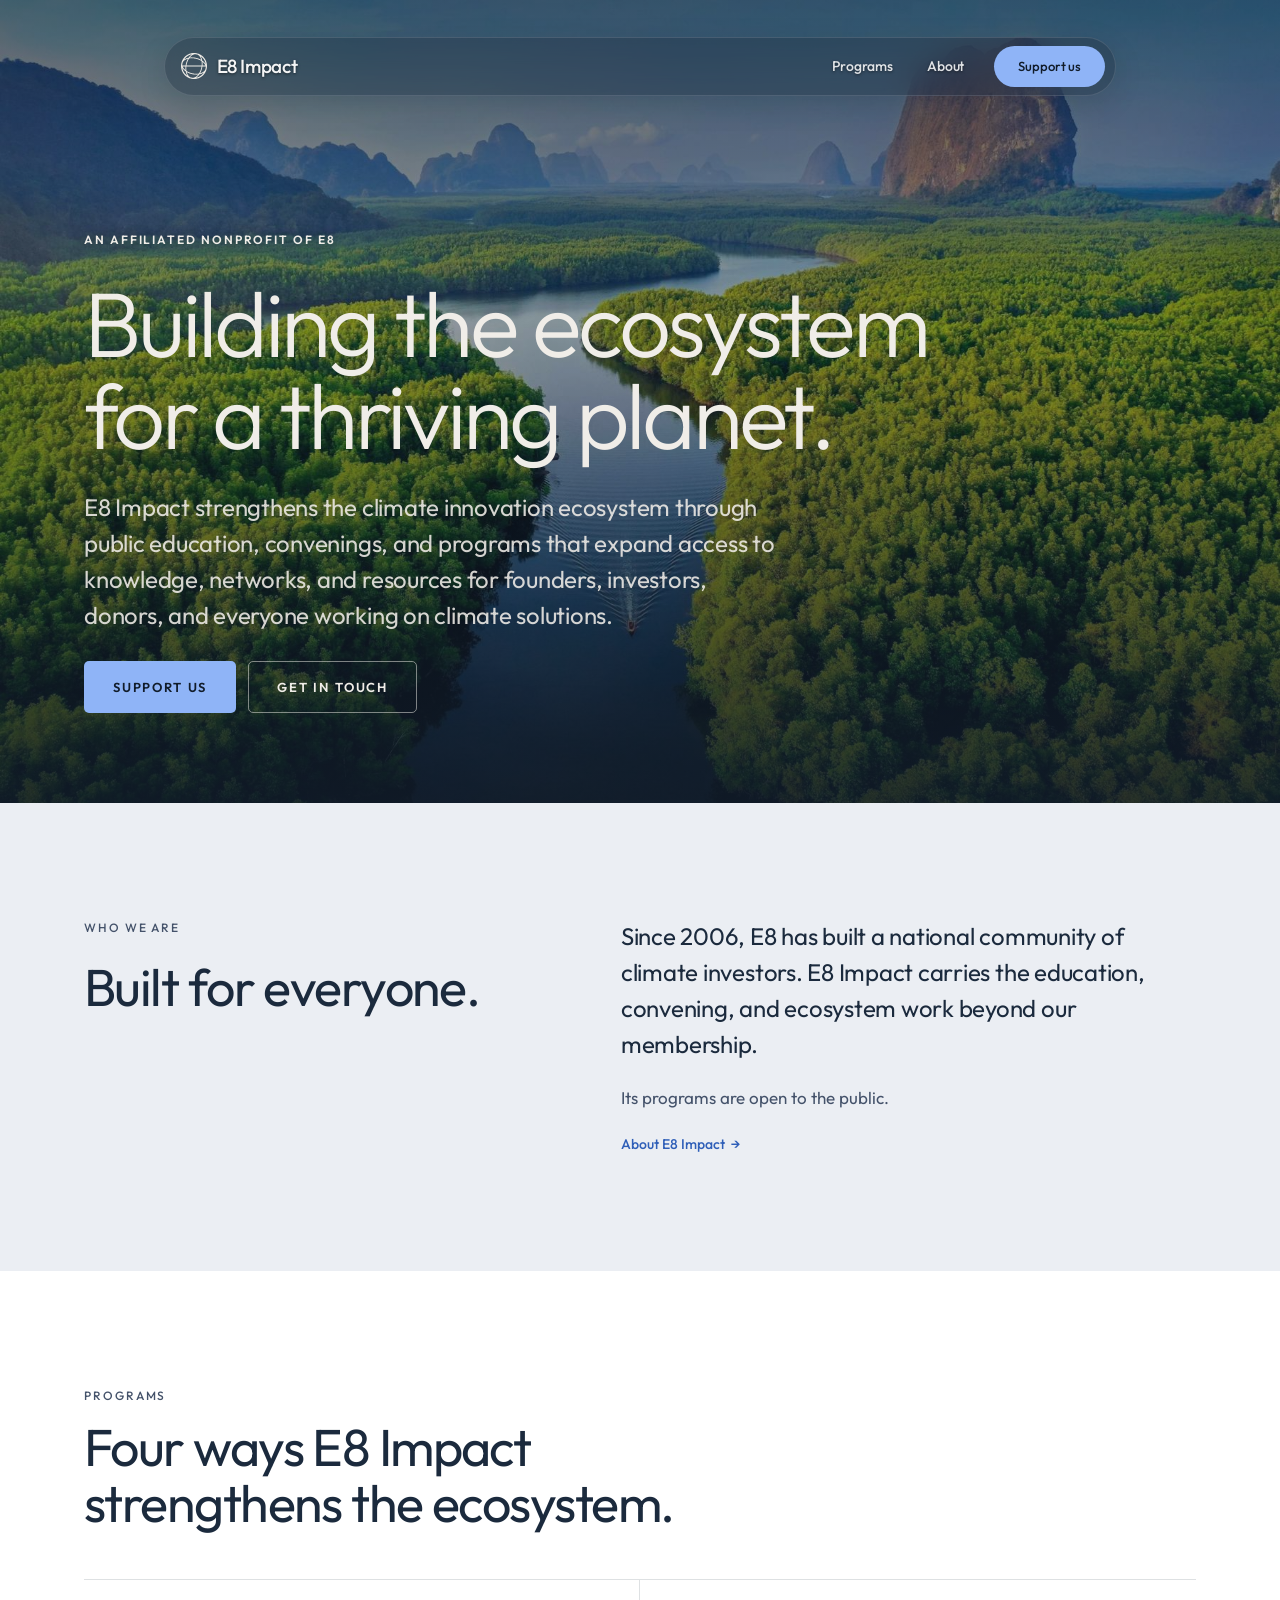
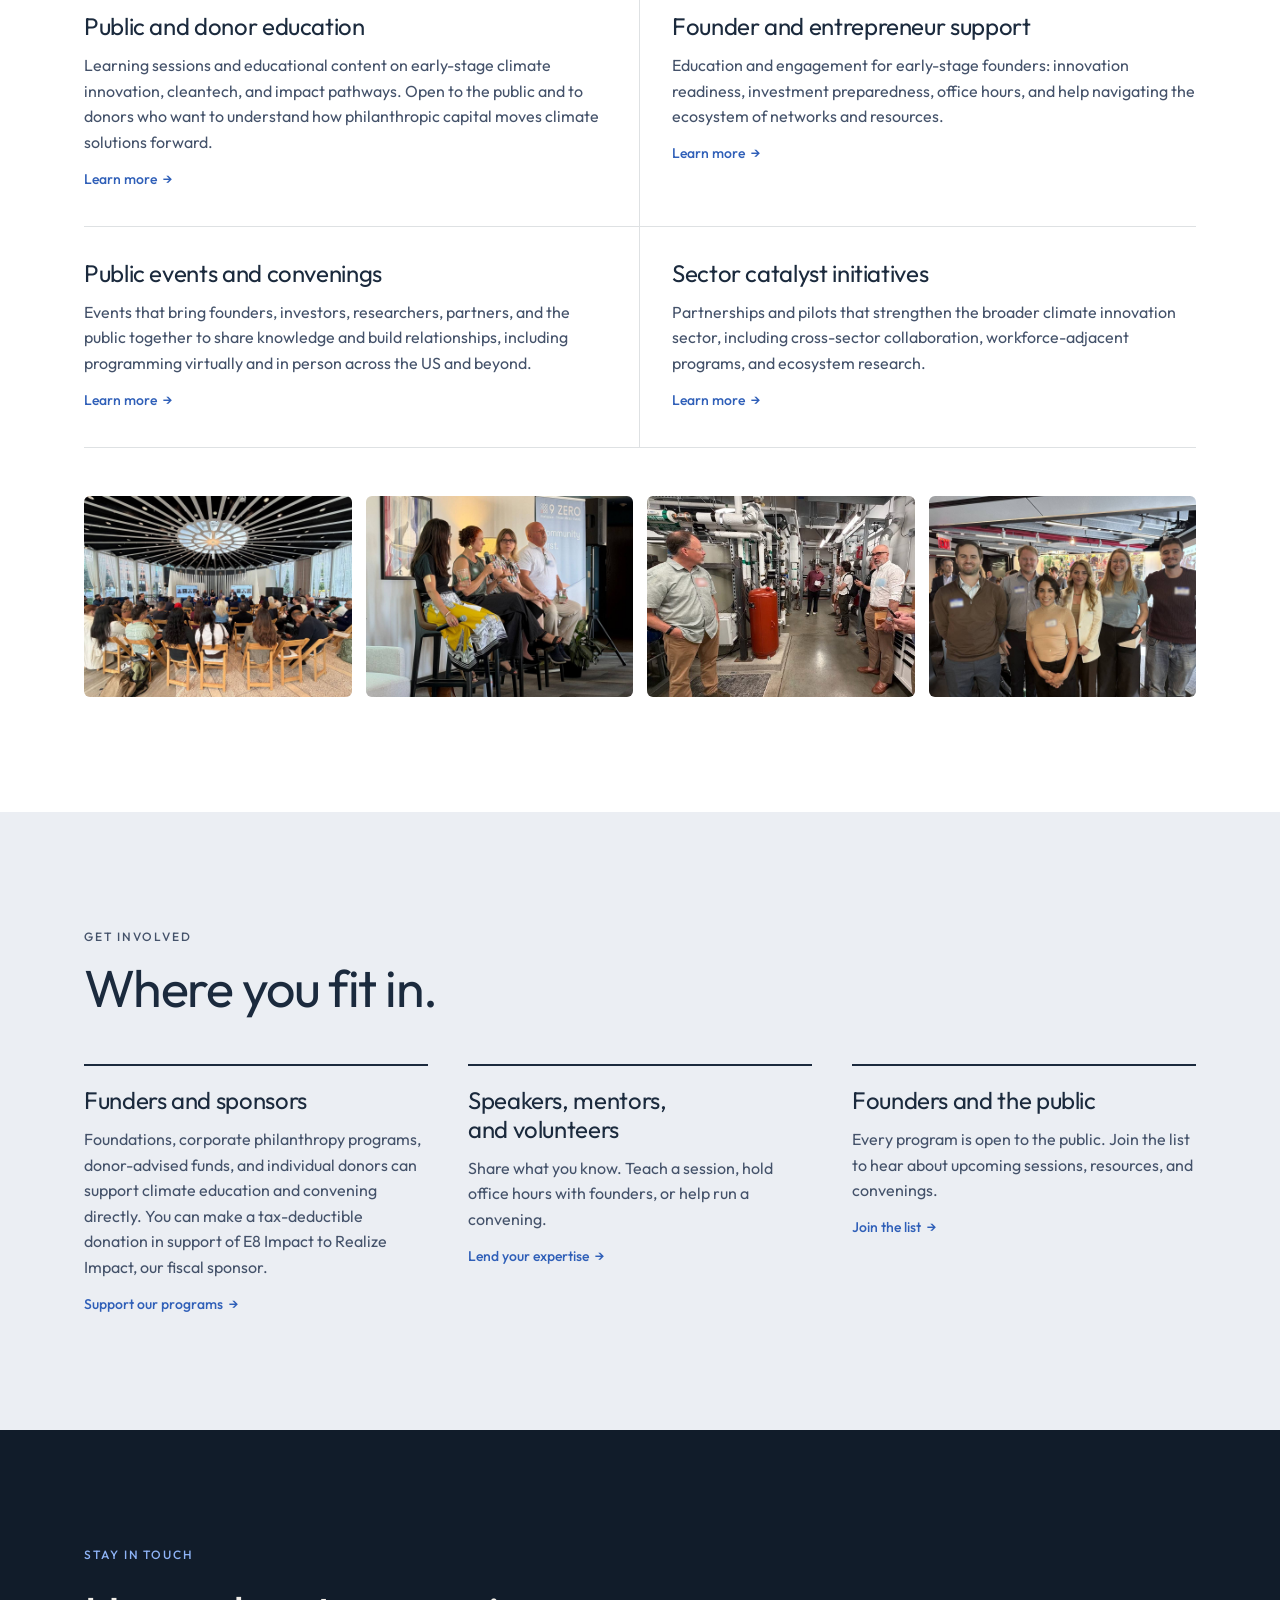
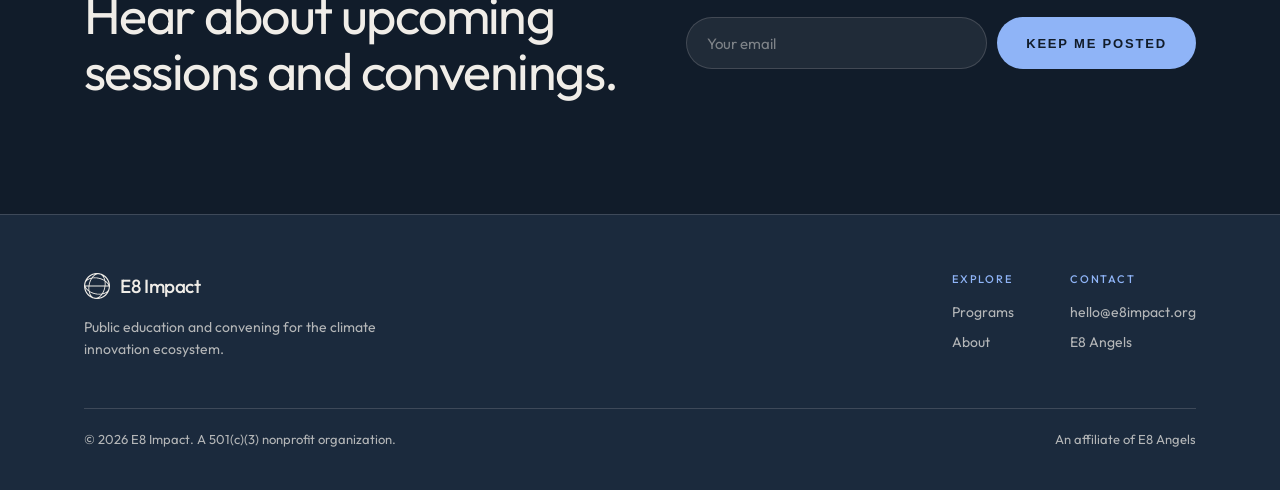
==== commit eb7a0562: "Update E8 Impact tax status to 501(c)(3) Replaces 'application pending' language in the footer and s" ====
--- a/index.html
+++ b/index.html
@@ -83,7 +83,7 @@
       <div><h4>Contact</h4><ul><li><span class="email">hello@e8impact.org</span></li><li><a href="https://www.e8angels.com" target="_blank" rel="noopener">E8 Angels</a></li></ul></div>
     </div>
   </div>
-  <div class="footer__legal"><span>&copy; 2026 E8 Impact. A Washington nonprofit corporation. 501(c)(3) application pending.</span><span>An affiliate of E8 Angels</span></div>
+  <div class="footer__legal"><span>&copy; 2026 E8 Impact. A 501(c)(3) nonprofit organization.</span><span>An affiliate of E8 Angels</span></div>
 </div></footer><dialog class="modal" id="support" aria-labelledby="support-title">
   <form id="support-form" class="modal__body" novalidate>
     <button type="button" class="modal__close" data-close aria-label="Close">&times;</button>
@@ -98,7 +98,7 @@
     <label class="field"><span>Anything else we should know? <em>(optional)</em></span><textarea id="s-msg" name="message" rows="2"></textarea></label>
     <label class="check"><input type="checkbox" id="s-updates" name="updates"><span>Also send me E8 Impact updates</span></label>
     <input type="text" name="_honey" class="hp" tabindex="-1" autocomplete="off" aria-hidden="true">
-    <p class="fine">E8 Impact is a Washington nonprofit corporation. Our application for 501(c)(3) status is pending with the IRS, so contributions are not yet confirmed as tax-deductible. We'll share current giving options when we follow up.</p>
+    <p class="fine">E8 Impact is a 501(c)(3) nonprofit organization. We'll share current giving options when we follow up.</p>
     <button class="btn btn--navy" type="submit" id="s-submit">Send</button>
     <p class="form-msg modal__msg" id="s-status" role="status"></p>
   </form>
--- a/styles.css
+++ b/styles.css
@@ -99,7 +99,7 @@
 .footer .brand { color: var(--bone); }
 .brand img { height: 26px; width: auto; }
 .brand span { font-size: 19px; letter-spacing: -0.02em; font-weight: 500; }
-.nav-links { flex: 1; display: flex; justify-content: center; gap: 2px; list-style: none; margin: 0; padding: 0; }
+.nav-links { flex: 1; display: flex; justify-content: flex-end; gap: 2px; margin: 0 12px 0 0; list-style: none; padding: 0; }
 .nav-links a {
   position: relative; display: flex; align-items: center; justify-content: center; height: 36.5px; padding: 0 16px; border-radius: 999px;
   font-size: 14px; font-weight: 500; letter-spacing: -0.01em; text-decoration: none; color: inherit; opacity: 0.9;
